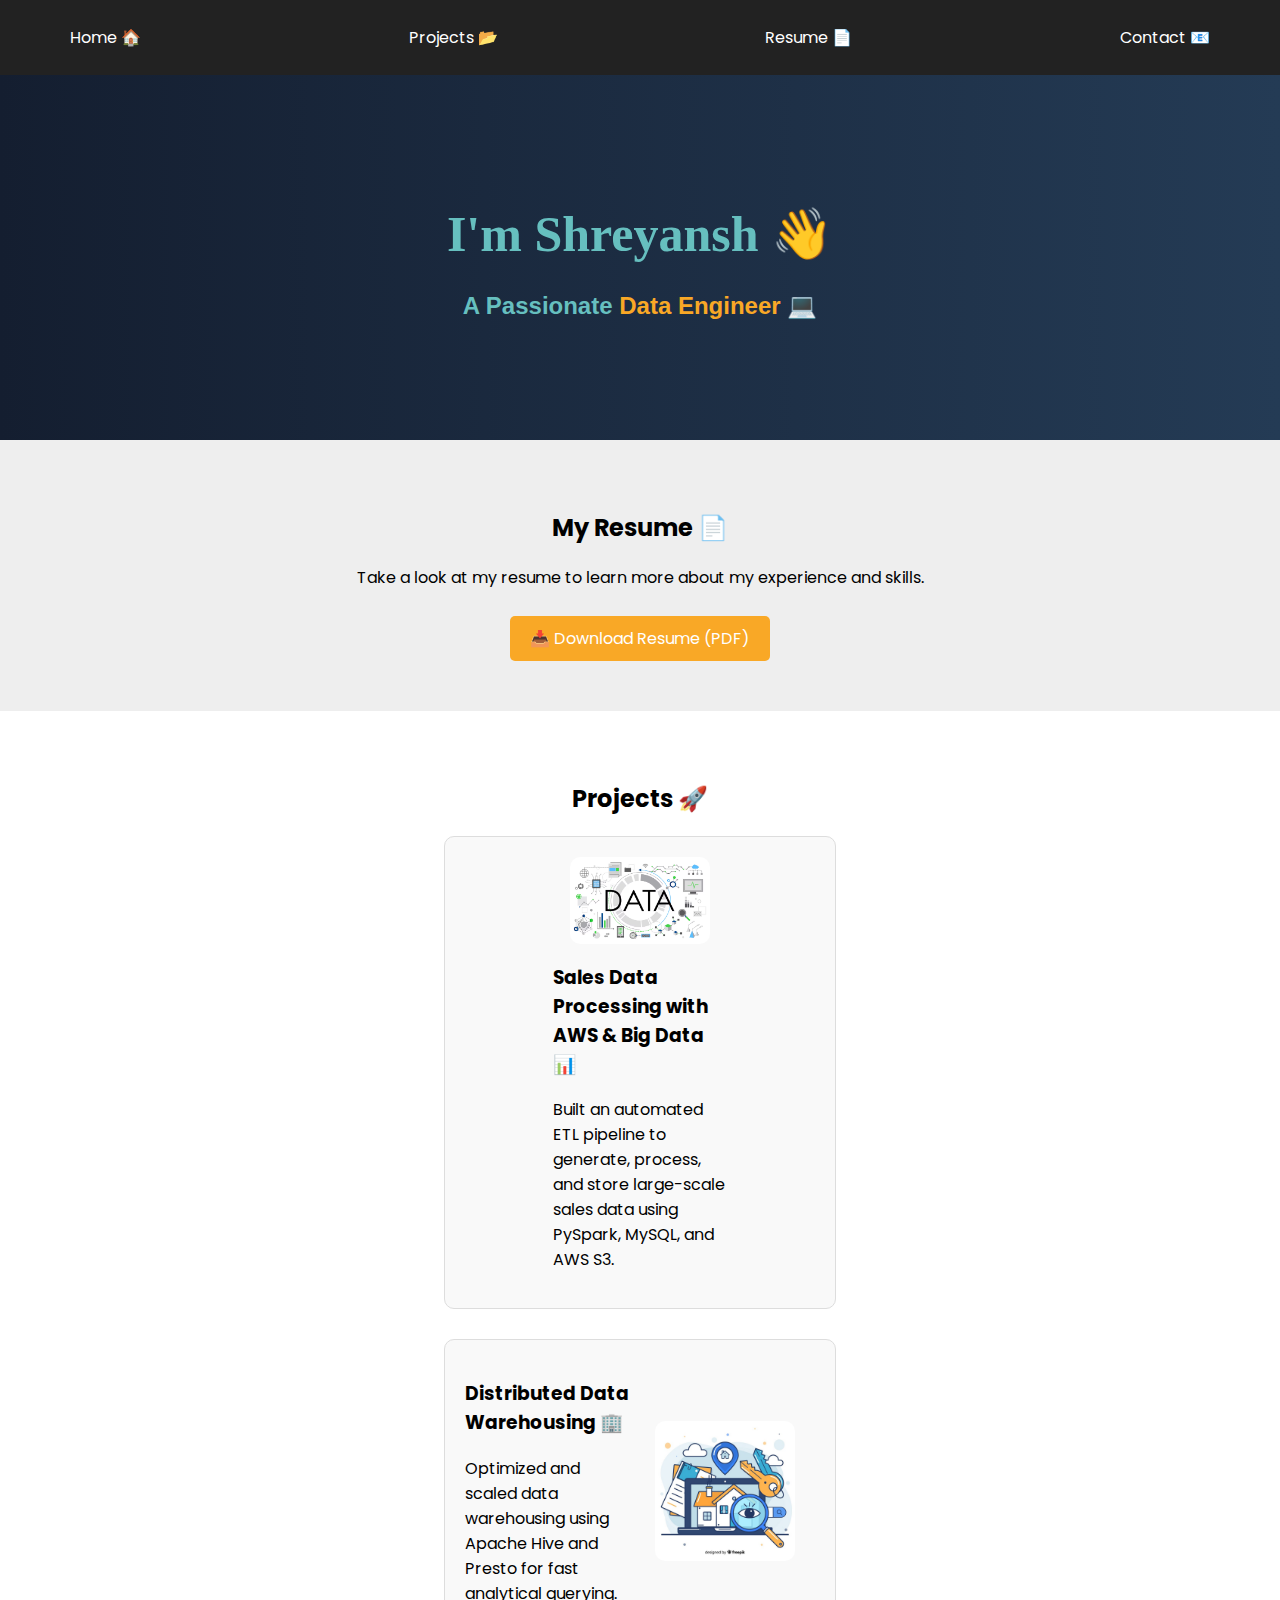
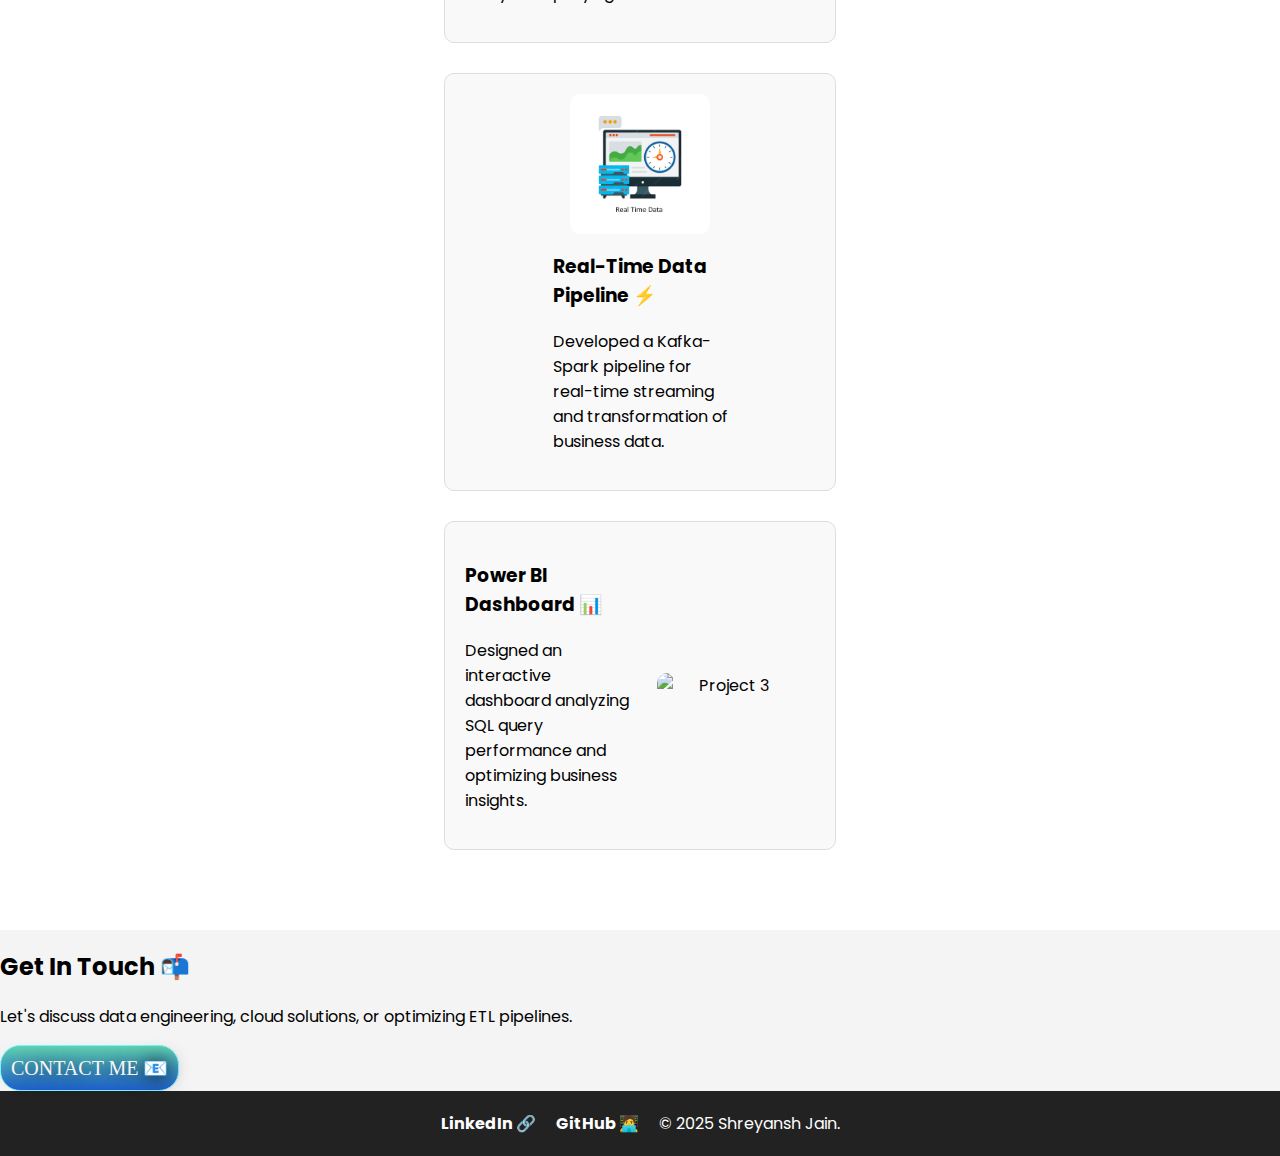
==== index.html @ 5452f089 "index.html" ====
<!DOCTYPE html> 
<html lang="en">
<head>
  <meta charset="utf-8">
  <meta name="viewport" content="width=device-width, initial-scale=1.0">
  <title>Shreyansh Jain - Data Engineer 💻</title>
  <link rel="stylesheet" href="css/styles.css">
  <link rel="shortcut icon" href="favicon.ico">
  <link href="https://fonts.googleapis.com/css2?family=Poppins:wght@300;400;600&display=swap" rel="stylesheet">
  <script src="https://cdn.jsdelivr.net/npm/bootstrap@5.2.0/dist/js/bootstrap.bundle.min.js" crossorigin="anonymous"></script>
  <script src="https://kit.fontawesome.com/a076d05399.js" crossorigin="anonymous"></script>
  
  <style>
    body {
      font-family: 'Poppins', sans-serif;
      margin: 0;
      padding: 0;
      background-color: #f4f4f4;
    }
    .navbar {
      display: flex;
      justify-content: space-between;
      align-items: center;
      background: #222;
      padding: 15px 50px;
    }
    .navbar a {
      color: white;
      text-decoration: none;
      padding: 10px 20px;
      transition: 0.3s;
    }
    .navbar a:hover {
      background: #f9a826;
      border-radius: 5px;
    }
    .top-container {
      text-align: center;
      padding: 100px 20px;
      background: linear-gradient(to right, #141E30, #243B55);
      color: white;
    }
    .top-container h1 {
      font-size: 50px;
    }
    .top-container span {
      color: #f9a826;
    }
    .projects {
      padding: 50px 20px;
      text-align: center;
      background: #fff;
    }
    .project-item {
      display: flex;
      align-items: center;
      justify-content: center;
      border: 1px solid #ddd;
      border-radius: 10px;
      padding: 20px;
      background: #f9f9f9;
      margin-bottom: 30px;
      transition: transform 0.3s ease;
    }
    .project-item:nth-child(odd) {
      flex-direction: row-reverse;
    }
    .project-item img {
      width: 40%;
      height: auto;
      max-height: 250px;
      object-fit: cover;
      border-radius: 10px;
      margin: 0 20px;
    }
    .project-text {
      width: 50%;
      text-align: left;
    }
    .resume {
      text-align: center;
      padding: 50px 20px;
      background: #eee;
    }
    .resume-btn {
      display: inline-block;
      background: #f9a826;
      padding: 10px 20px;
      text-decoration: none;
      color: white;
      border-radius: 5px;
      margin-top: 10px;
    }
    .bottom-container {
      display: flex;
      justify-content: center;
      gap: 20px;
      background: #222;
      padding: 20px;
    }
    .bottom-container p {
      color: white;
      margin: 0;
    }
    .footer-link {
      color: white;
      text-decoration: none;
      font-weight: bold;
    }
    .footer-link:hover {
      text-decoration: underline;
    }
  </style>
</head>
<body>
  <nav class="navbar">
    <a href="#">Home 🏠</a>
    <a href="#projects">Projects 📂</a>
    <a href="#resume">Resume 📄</a>
    <a href="#contact">Contact 📧</a>
  </nav>

  <div class="top-container">
    <h1>I'm Shreyansh 👋</h1>
    <h2>A Passionate <span>Data Engineer 💻</span></h2>
  </div>

  <div class="resume" id="resume">
    <h2>My Resume 📄</h2>
    <p>Take a look at my resume to learn more about my experience and skills.</p>
    <a class="resume-btn" href="https://docs.google.com/document/d/1v-caCUMIjmgwXliEFqCO50V0Ok31Y98P-x-uUjuw9bM/export?format=pdf" target="_blank">
      📥 Download Resume (PDF)
    </a>
  </div>

  <div id="projects" class="projects">
    <h2>Projects 🚀</h2>
    <div class="project-item">
      <img src="images/project1.png" alt="Project 1">
      <div class="project-text">
        <h3>Sales Data Processing with AWS & Big Data 📊</h3>
        <p>Built an automated ETL pipeline to generate, process, and store large-scale sales data using PySpark, MySQL, and AWS S3.</p>
      </div>
    </div>
    <div class="project-item">
      <img src="images/project4.png" alt="Project 4">
      <div class="project-text">
        <h3>Distributed Data Warehousing 🏢</h3>
        <p>Optimized and scaled data warehousing using Apache Hive and Presto for fast analytical querying.</p>
      </div>
    </div>
    <div class="project-item">
      <img src="images/project2.png" alt="Project 2">
      <div class="project-text">
        <h3>Real-Time Data Pipeline ⚡</h3>
        <p>Developed a Kafka-Spark pipeline for real-time streaming and transformation of business data.</p>
      </div>
    </div>
    <div class="project-item">
      <img src="images/project3.png" alt="Project 3">
      <div class="project-text">
        <h3>Power BI Dashboard 📊</h3>
        <p>Designed an interactive dashboard analyzing SQL query performance and optimizing business insights.</p>
      </div>
    </div>
  </div>

  <div id="contact" class="contact-me">
    <h2>Get In Touch 📬</h2>
    <p>Let's discuss data engineering, cloud solutions, or optimizing ETL pipelines.</p>
    <a class="contact_me" href="mailto:Shreyanshjain955@gmail.com">CONTACT ME 📧</a>
  </div>

  <div class="bottom-container">
    <a class="footer-link" href="https://linkedin.com/in/shreyansh">LinkedIn 🔗</a>
    <a class="footer-link" href="https://github.com/shreyansh">GitHub 🧑‍💻</a>
    <p>© 2025 Shreyansh Jain.</p>
  </div>
</body>
</html>
---- css/styles.css ----
<style>
  body {
    margin: 0;
    text-align: center;
    font-family: 'Merriweather', serif;
    background-color: #f4f4f4;
  }

  .navbar {
    background-color: #F0E68C;
    display: flex;
    justify-content: space-between;
    align-items: center;
    padding: 15px 50px;
  }

  .navbar a {
    color: white;
    text-decoration: none;
    padding: 10px 20px;
    transition: 0.3s;
  }

  .navbar a:hover {
    background: #f9a826;
    border-radius: 5px;
  }

  .top-container {
    text-align: center;
    padding: 100px 20px;
    background: linear-gradient(to right, #141E30, #243B55);
    color: white;
  }

  .top-container h1 {
    font-family: 'Sacramento', cursive;
    font-size: 5.625rem; /* em= 90 px/16px */
    color: #66BFBF;
    line-height: 1;
  }

  .top-container h2 {
    font-family: 'Montserrat', sans-serif;
    color: #66BFBF;
  }

  .projects {
    padding: 50px 20px;
    text-align: center;
    background: #fff;
  }

  .project-item {
    display: flex;
    flex-direction: column;
    align-items: center;
    border: 1px solid #ddd;
    border-radius: 10px;
    padding: 20px;
    background: #f9f9f9;
    margin-bottom: 30px;
    transition: transform 0.3s ease;
    max-width: 350px; /* Set a max-width for each project item */
    margin-left: auto;
    margin-right: auto;
  }

  .project-item:hover {
    transform: scale(1.05);
  }

  .project-item img {
    width: 100%;
    height: auto;
    object-fit: contain; /* Ensures the entire image is shown without stretching */
    border-radius: 10px;
    margin-bottom: 20px;
  }

  .resume {
    text-align: center;
    padding: 50px 20px;
    background: #eee;
  }

  .resume-btn {
    display: inline-block;
    background: #f9a826;
    padding: 10px 20px;
    text-decoration: none;
    color: white;
    border-radius: 5px;
    margin-top: 10px;
  }

  .contact_me {
    background: #61D4B3;
    background-image: linear-gradient(to bottom, #61D4B3, #1E62D0);
    border-radius: 20px;
    font-family: Open Sans;
    color: #fbf4f9;
    font-size: 20px;
    font-weight: 100;
    padding: 10px;
    text-shadow: 1px 1px 20px #000000;
    border: solid #81F5FF 1px;
    text-decoration: none;
    display: inline-block;
    cursor: pointer;
    text-align: center;
  }

  .contact_me:hover {
    border: solid #337FED 1px;
    background: #EB1AE8;
    background-image: linear-gradient(to bottom, #EB1AE8, #3D94F6);
    border-radius: 20px;
    text-decoration: none;
  }

  .skill-row {
    margin: 80px auto 50px auto;
    text-align: left;
  }

  .chess-img {
    width: 20%;
    float: right;
    margin-left: 10%;
  }

  .skill-img {
    width: 25%;
    float: left;
    line-height: 2;
    margin-right: 10%;
  }

  hr {
    border-bottom: none;
    border-top-style: dotted;
    border-color: grey;
    border-width: 5px;
    width: 4%;
    margin-top: 5%;
    margin-bottom: 5%;
  }

  .ph {
    width: 40%;
    margin: 40px auto 50px;
  }

  .programmer {
    font-weight: normal;
  }

  .skills {
    padding: 3%;
  }

  .top-cont {
    background-color: #f0e3ff;
    position: relative;
    padding-top: 100px;
  }

  .middle-container {
    padding: 7%;
  }

  .intro {
    width: 50%;
    margin: auto;
  }

  .bottom-container {
    background-color: #66bfbf;
    padding: 50px 0 20px;
  }

  .cloud-top {
    position: absolute;
    right: 200px;
    top: 50px;
  }

  .cloud-bottom {
    position: absolute;
    left: 250px;
    bottom: 340px;
  }

  .spanid {
    text-decoration: underline;
  }

  .cpy-right {
    color: #EAF6F6;
  }
</style>
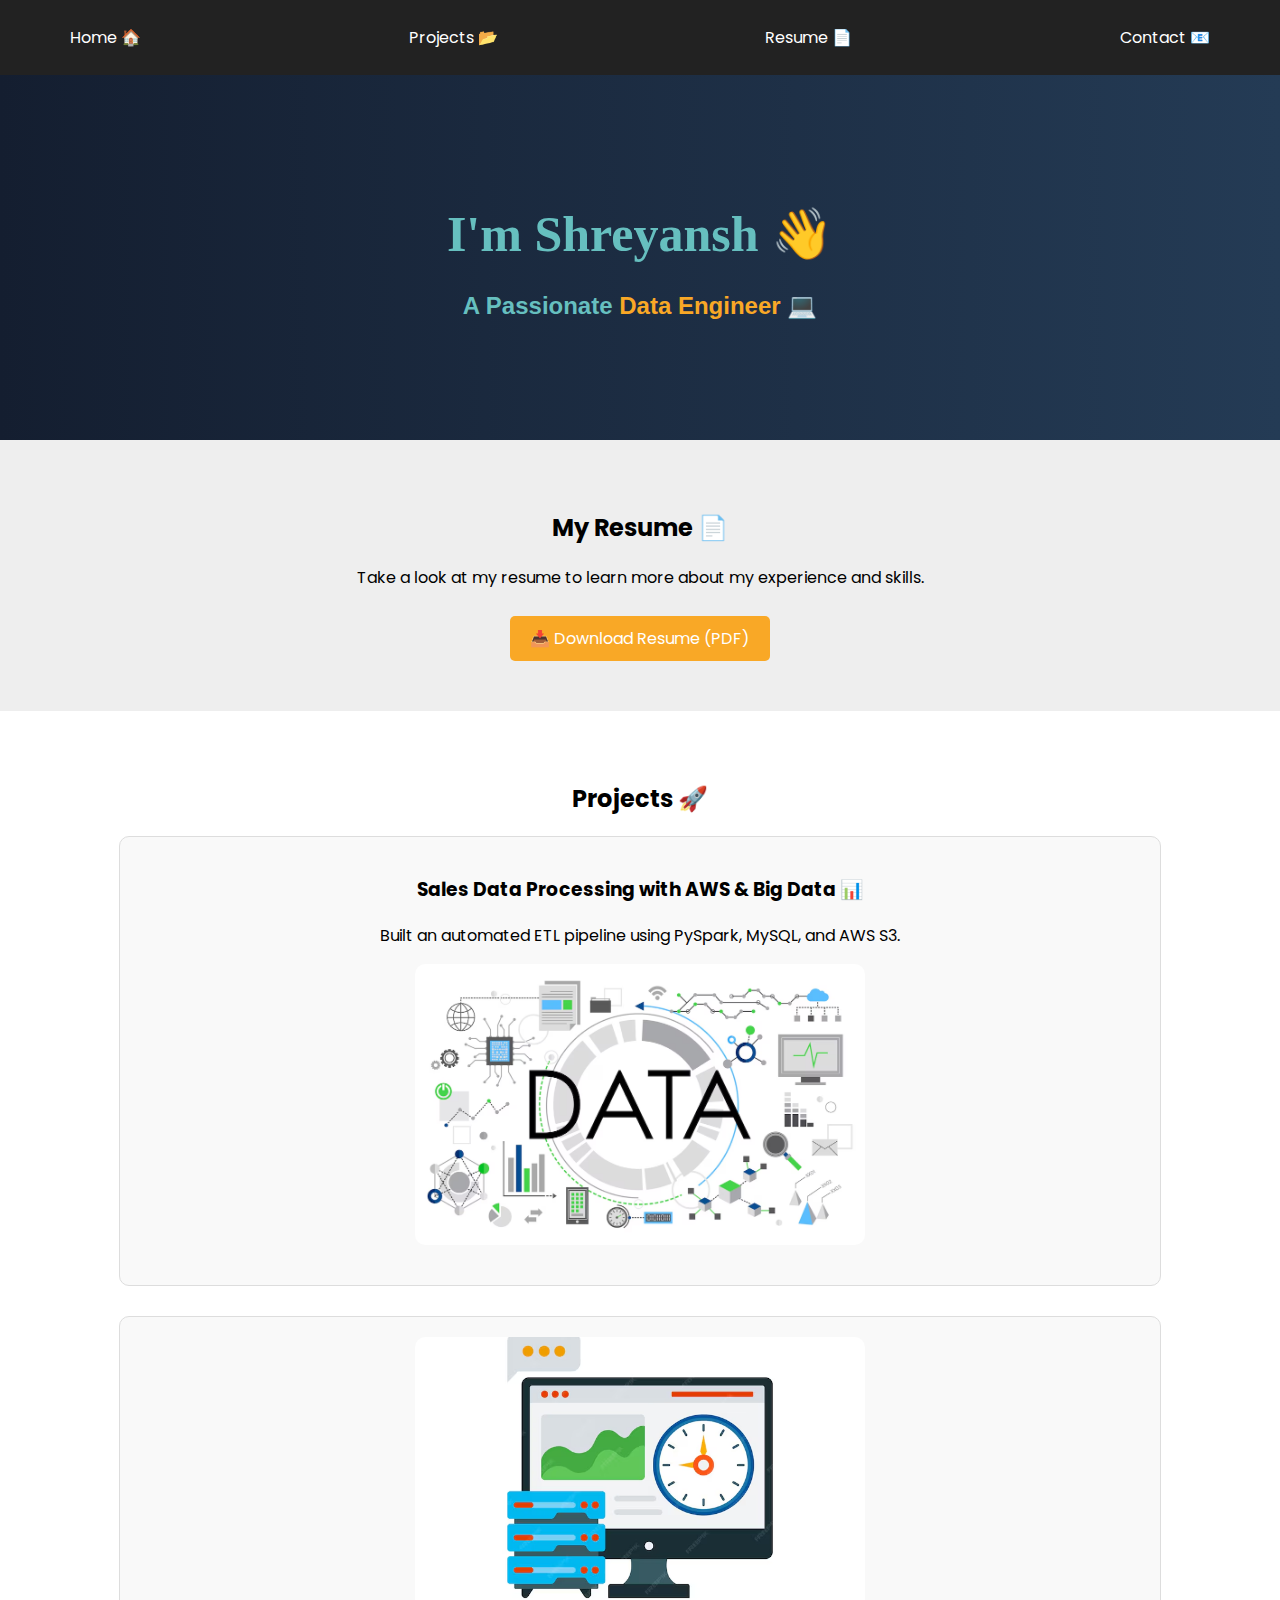
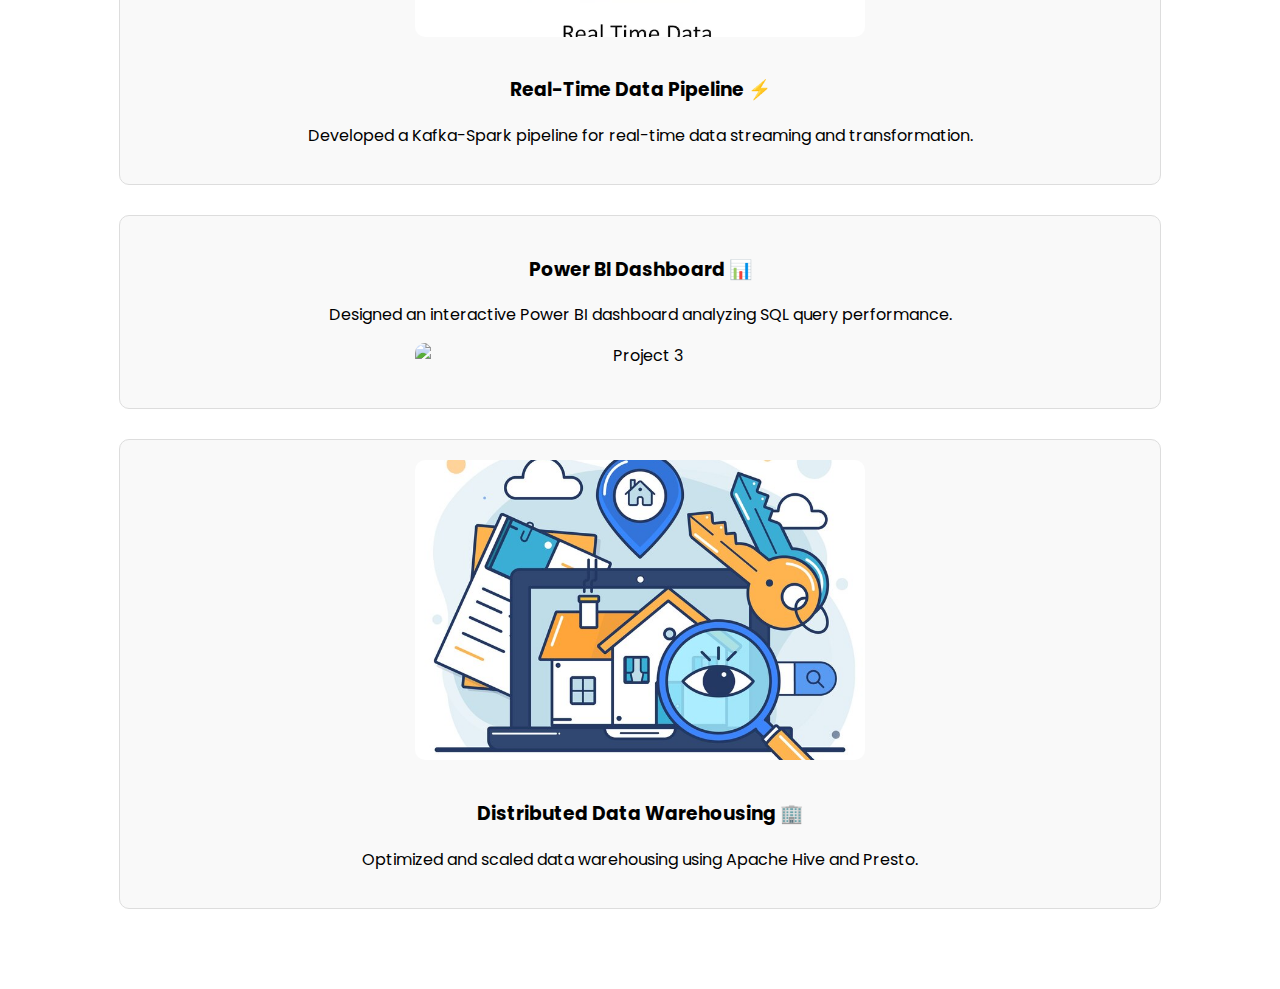
==== commit 6b8d6c62: "index.html" ====
--- a/index.html
+++ b/index.html
@@ -54,28 +54,29 @@
     .project-item {
       display: flex;
       align-items: center;
-      justify-content: center;
+      justify-content: space-between;
       border: 1px solid #ddd;
       border-radius: 10px;
       padding: 20px;
       background: #f9f9f9;
       margin-bottom: 30px;
       transition: transform 0.3s ease;
+      max-width: 1000px;
+      margin-left: auto;
+      margin-right: auto;
     }
-    .project-item:nth-child(odd) {
-      flex-direction: row-reverse;
+    .project-item:hover {
+      transform: scale(1.05);
     }
     .project-item img {
-      width: 40%;
+      width: 45%;
       height: auto;
-      max-height: 250px;
+      max-height: 300px;
       object-fit: cover;
       border-radius: 10px;
-      margin: 0 20px;
     }
-    .project-text {
-      width: 50%;
-      text-align: left;
+    .project-item:nth-child(even) img {
+      order: 2;
     }
     .resume {
       text-align: center;
@@ -91,24 +92,50 @@
       border-radius: 5px;
       margin-top: 10px;
     }
+    .contact-me {
+      display: flex;
+      flex-direction: column;
+      align-items: center;
+      justify-content: center;
+      text-align: center;
+      padding: 50px 20px;
+      background: #fff;
+    }
+    .contact-me form {
+      background: #f9f9f9;
+      padding: 30px;
+      border-radius: 10px;
+      box-shadow: 0 0 10px rgba(0, 0, 0, 0.1);
+      width: 50%;
+      max-width: 500px;
+    }
+    .contact-me input, .contact-me textarea {
+      width: 100%;
+      padding: 10px;
+      margin: 10px 0;
+      border: 1px solid #ccc;
+      border-radius: 5px;
+    }
+    .contact-me button {
+      background: #f9a826;
+      color: white;
+      border: none;
+      padding: 10px 20px;
+      cursor: pointer;
+      border-radius: 5px;
+    }
     .bottom-container {
       display: flex;
       justify-content: center;
-      gap: 20px;
+      align-items: center;
+      padding: 20px;
       background: #222;
-      padding: 20px;
-    }
-    .bottom-container p {
       color: white;
-      margin: 0;
     }
     .footer-link {
       color: white;
       text-decoration: none;
-      font-weight: bold;
-    }
-    .footer-link:hover {
-      text-decoration: underline;
+      margin: 0 15px;
     }
   </style>
 </head>
@@ -128,53 +155,39 @@
   <div class="resume" id="resume">
     <h2>My Resume 📄</h2>
     <p>Take a look at my resume to learn more about my experience and skills.</p>
-    <a class="resume-btn" href="https://docs.google.com/document/d/1v-caCUMIjmgwXliEFqCO50V0Ok31Y98P-x-uUjuw9bM/export?format=pdf" target="_blank">
-      📥 Download Resume (PDF)
-    </a>
+    <a class="resume-btn" href="#">📥 Download Resume (PDF)</a>
   </div>
 
   <div id="projects" class="projects">
     <h2>Projects 🚀</h2>
     <div class="project-item">
       <img src="images/project1.png" alt="Project 1">
-      <div class="project-text">
+      <div>
         <h3>Sales Data Processing with AWS & Big Data 📊</h3>
-        <p>Built an automated ETL pipeline to generate, process, and store large-scale sales data using PySpark, MySQL, and AWS S3.</p>
+        <p>Built an automated ETL pipeline using PySpark, MySQL, and AWS S3.</p>
+      </div>
+    </div>
+    <div class="project-item">
+      <img src="images/project2.png" alt="Project 2">
+      <div>
+        <h3>Real-Time Data Pipeline ⚡</h3>
+        <p>Developed a Kafka-Spark pipeline for real-time data streaming and transformation.</p>
+      </div>
+    </div>
+    <div class="project-item">
+      <img src="images/project3.png" alt="Project 3">
+      <div>
+        <h3>Power BI Dashboard 📊</h3>
+        <p>Designed an interactive Power BI dashboard analyzing SQL query performance.</p>
       </div>
     </div>
     <div class="project-item">
       <img src="images/project4.png" alt="Project 4">
-      <div class="project-text">
+      <div>
         <h3>Distributed Data Warehousing 🏢</h3>
-        <p>Optimized and scaled data warehousing using Apache Hive and Presto for fast analytical querying.</p>
-      </div>
-    </div>
-    <div class="project-item">
-      <img src="images/project2.png" alt="Project 2">
-      <div class="project-text">
-        <h3>Real-Time Data Pipeline ⚡</h3>
-        <p>Developed a Kafka-Spark pipeline for real-time streaming and transformation of business data.</p>
-      </div>
-    </div>
-    <div class="project-item">
-      <img src="images/project3.png" alt="Project 3">
-      <div class="project-text">
-        <h3>Power BI Dashboard 📊</h3>
-        <p>Designed an interactive dashboard analyzing SQL query performance and optimizing business insights.</p>
+        <p>Optimized and scaled data warehousing using Apache Hive and Presto.</p>
       </div>
     </div>
   </div>
-
-  <div id="contact" class="contact-me">
-    <h2>Get In Touch 📬</h2>
-    <p>Let's discuss data engineering, cloud solutions, or optimizing ETL pipelines.</p>
-    <a class="contact_me" href="mailto:Shreyanshjain955@gmail.com">CONTACT ME 📧</a>
-  </div>
-
-  <div class="bottom-container">
-    <a class="footer-link" href="https://linkedin.com/in/shreyansh">LinkedIn 🔗</a>
-    <a class="footer-link" href="https://github.com/shreyansh">GitHub 🧑‍💻</a>
-    <p>© 2025 Shreyansh Jain.</p>
-  </div>
 </body>
 </html>
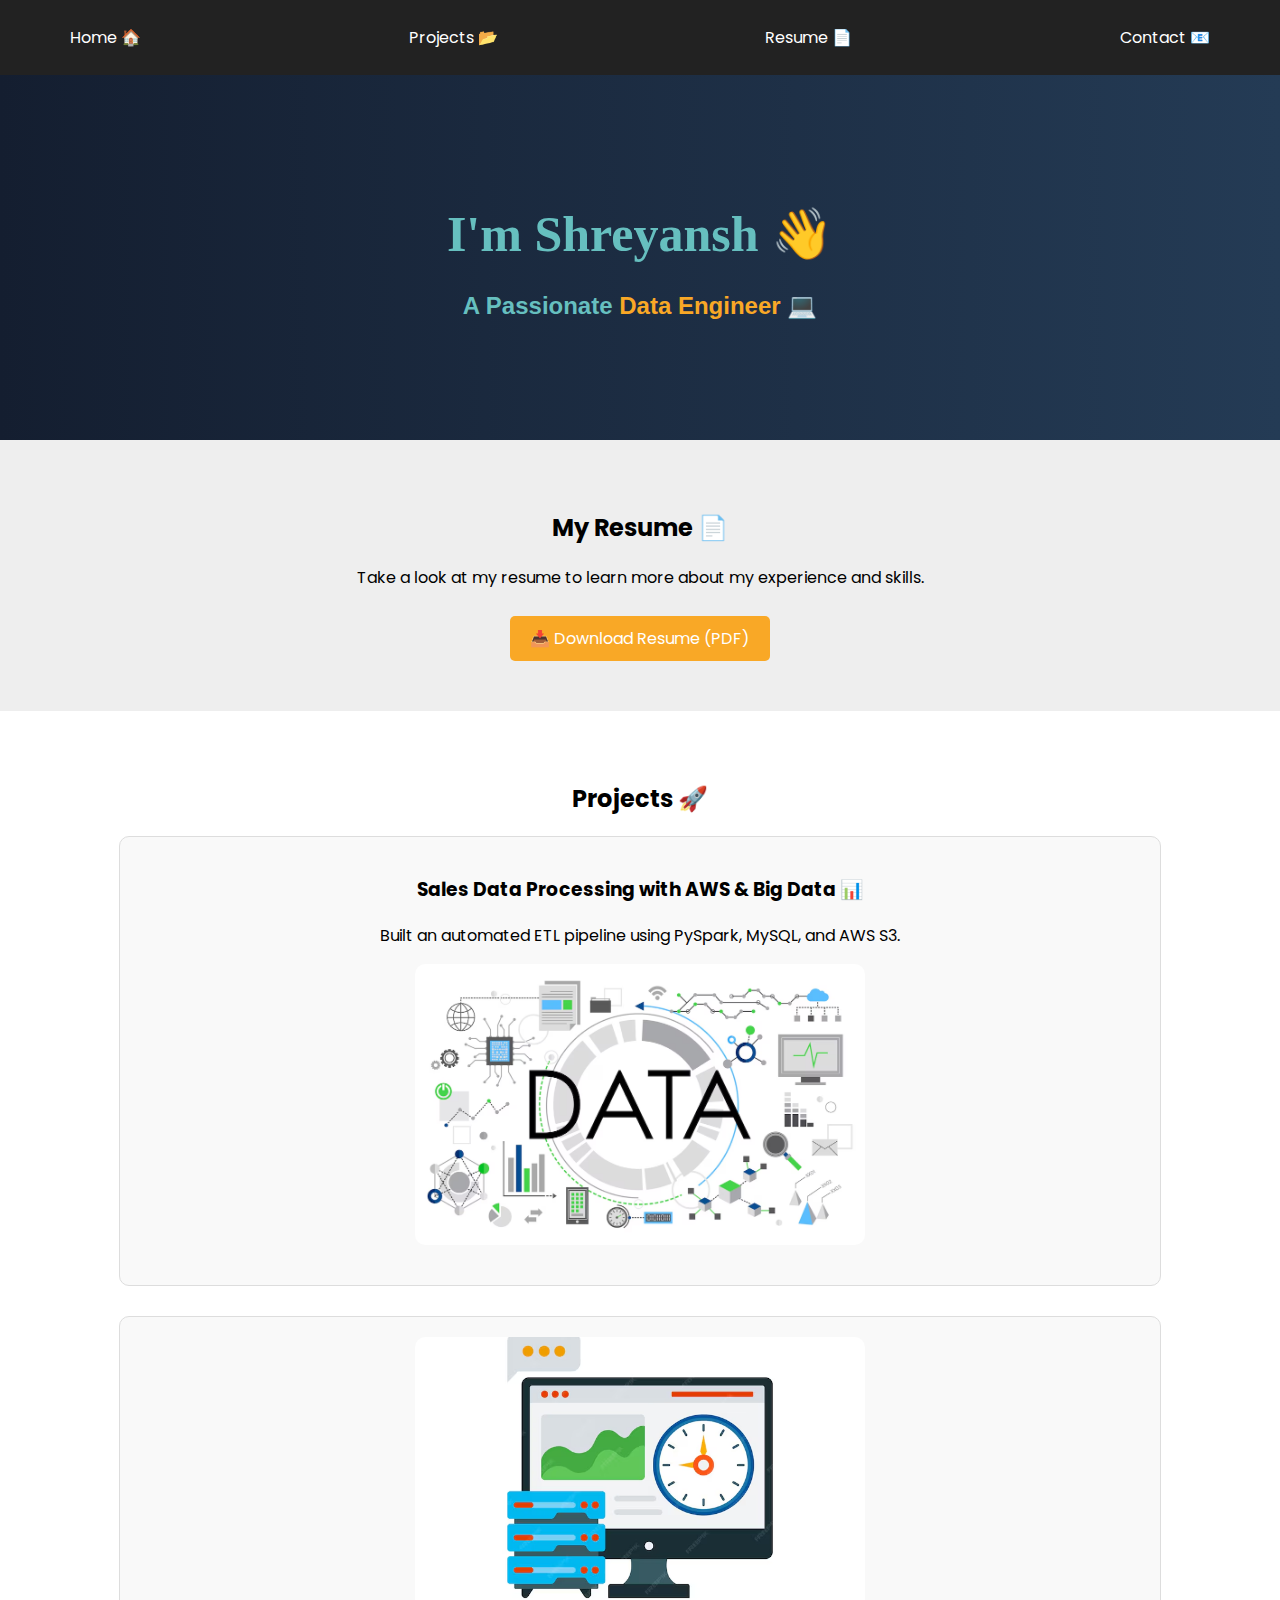
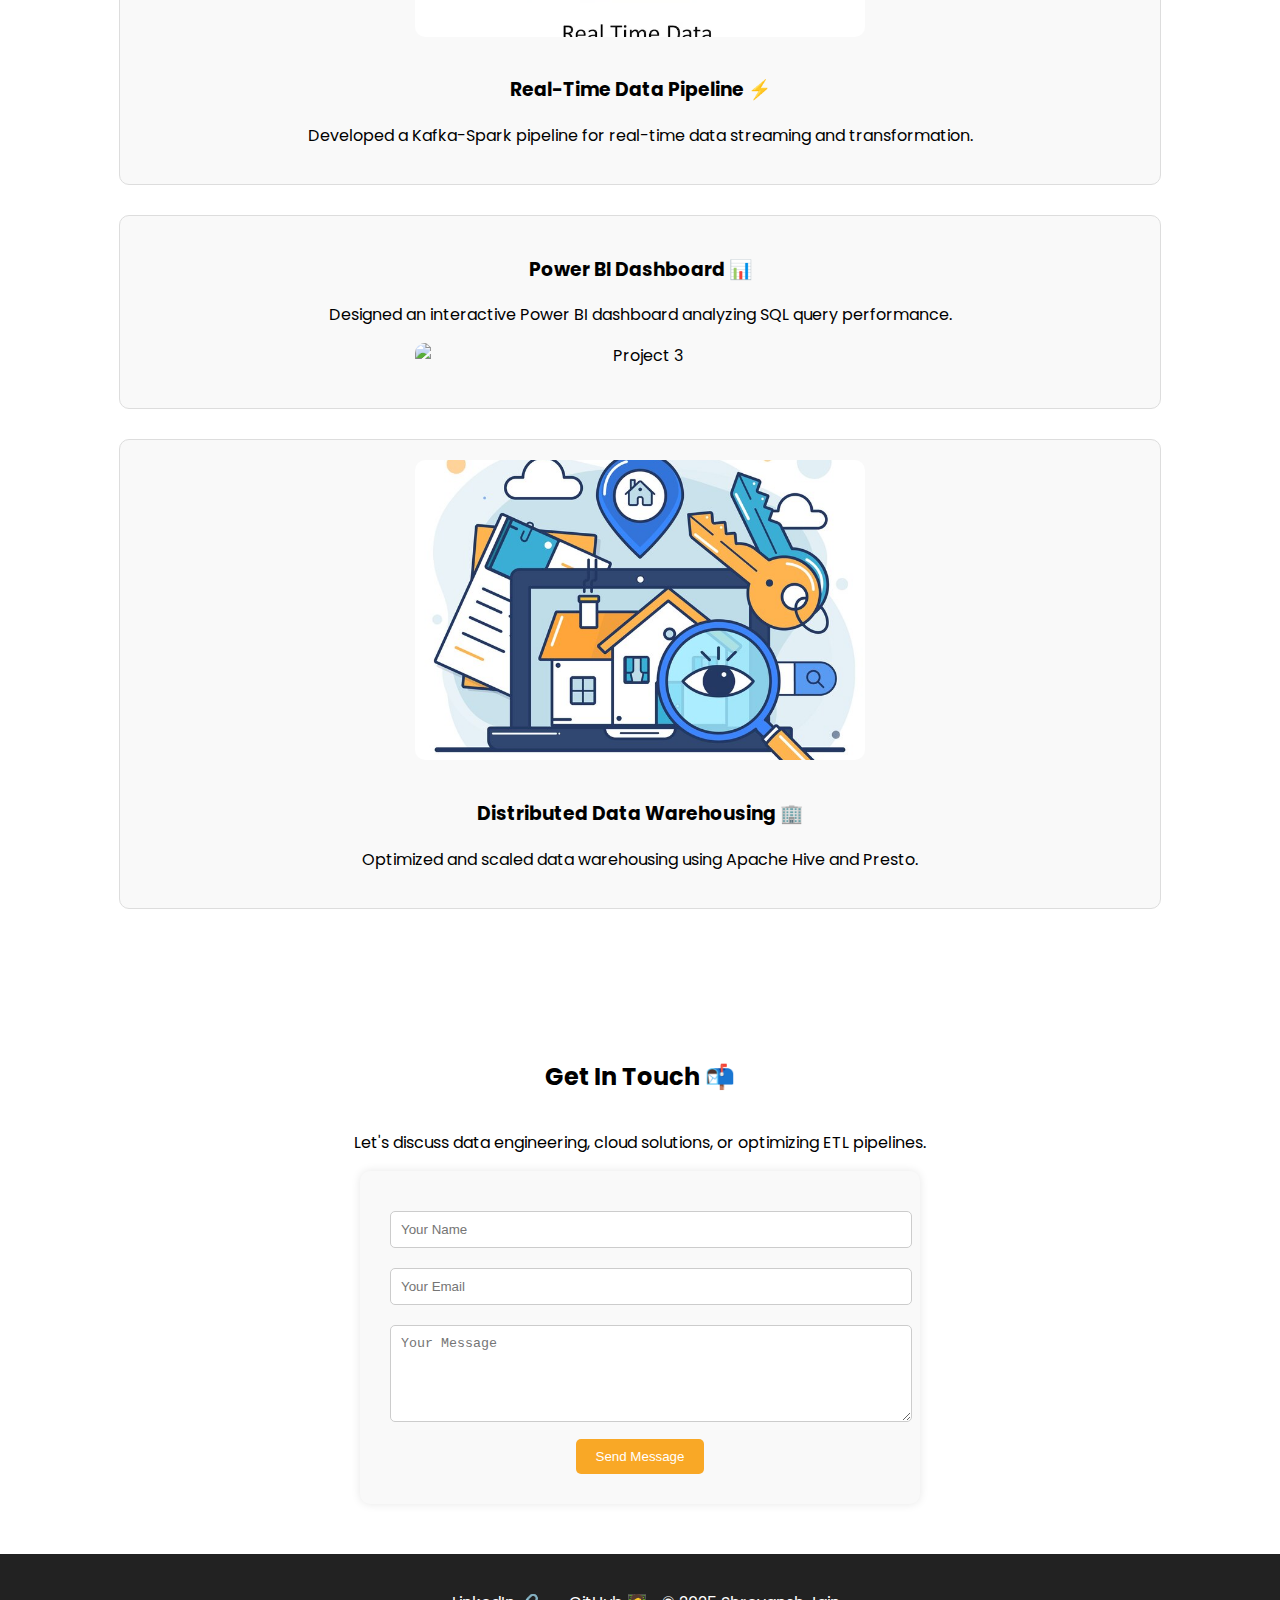
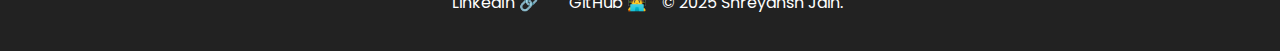
==== commit cfcf4535: "index.html" ====
--- a/index.html
+++ b/index.html
@@ -189,5 +189,23 @@
       </div>
     </div>
   </div>
+
+  <div id="contact" class="contact-me">
+    <h2>Get In Touch 📬</h2>
+    <p>Let's discuss data engineering, cloud solutions, or optimizing ETL pipelines.</p>
+    <form>
+      <input type="text" placeholder="Your Name" required>
+      <input type="email" placeholder="Your Email" required>
+      <textarea placeholder="Your Message" rows="5" required></textarea>
+      <button type="submit">Send Message</button>
+    </form>
+  </div>
+
+  <div class="bottom-container">
+    <a class="footer-link" href="https://linkedin.com/in/shreyansh">LinkedIn 🔗</a>
+    <a class="footer-link" href="https://github.com/shreyansh">GitHub 🧑‍💻</a>
+    <p>© 2025 Shreyansh Jain.</p>
+  </div>
+
 </body>
 </html>
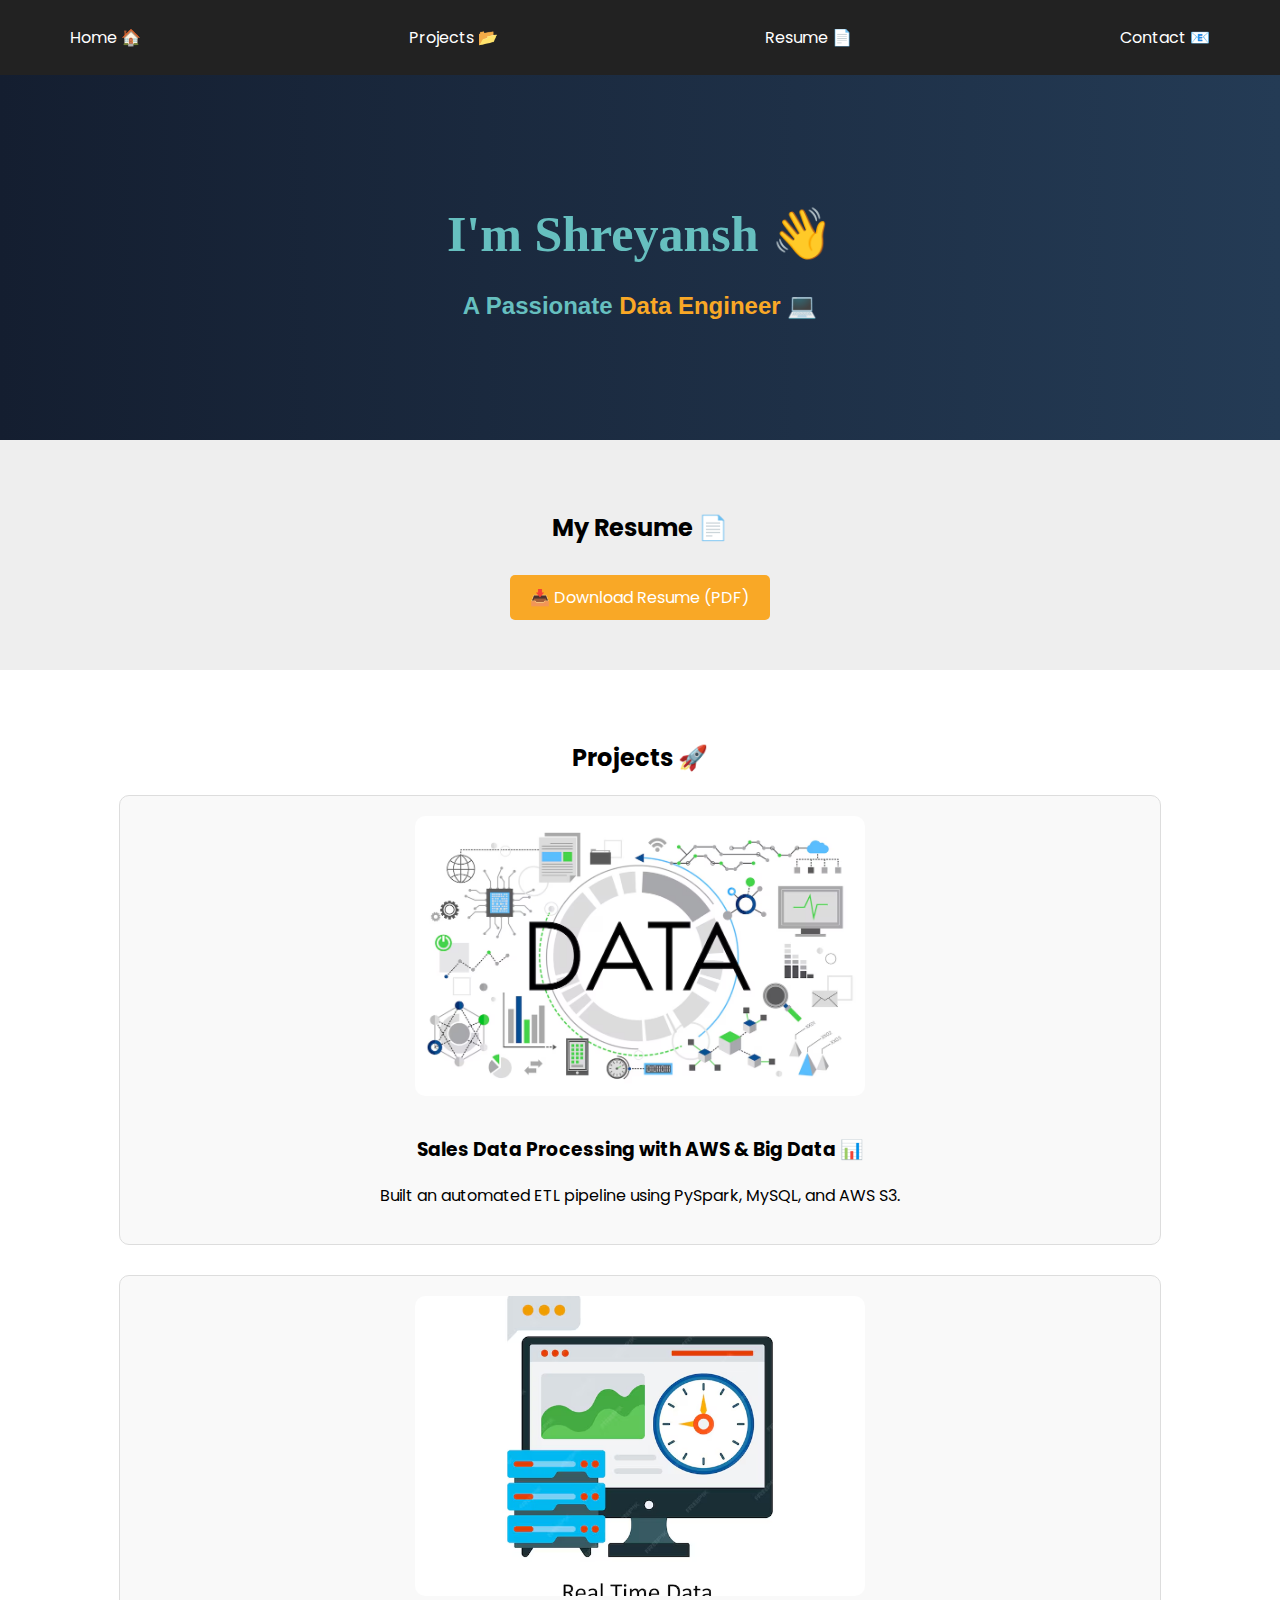
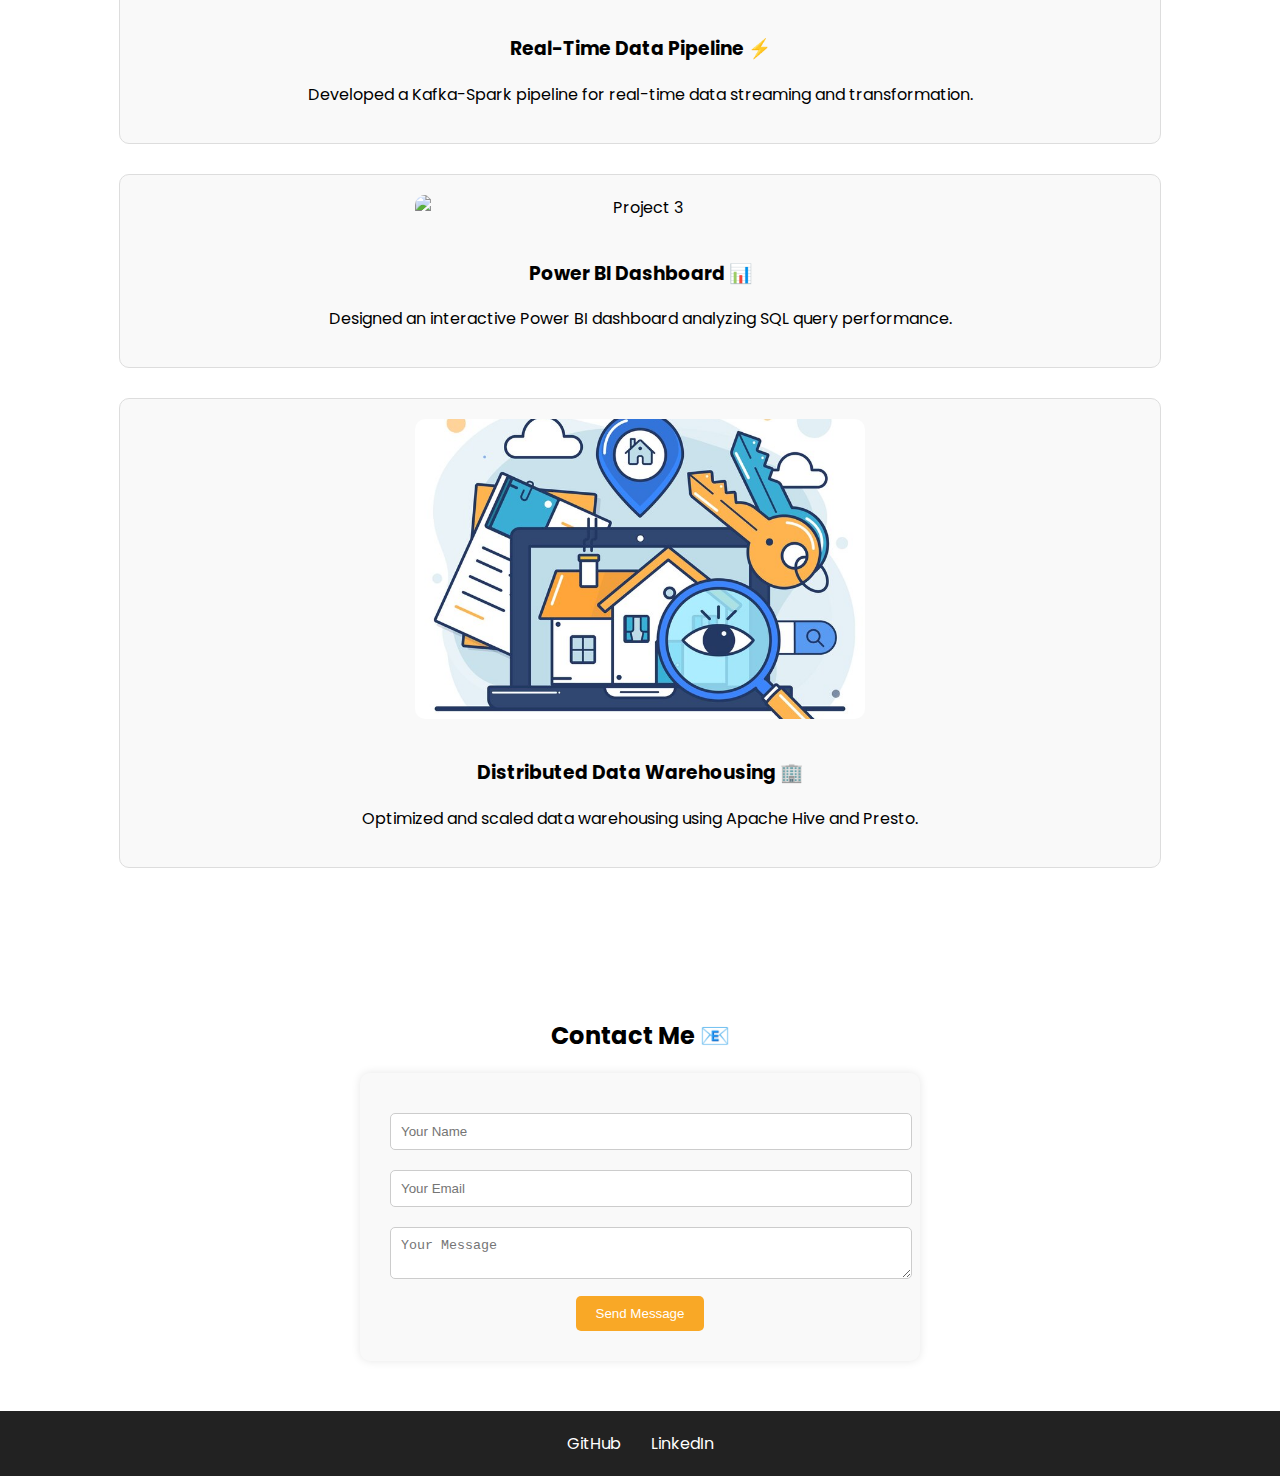
==== commit 204e8e77: "index.html" ====
--- a/index.html
+++ b/index.html
@@ -75,9 +75,6 @@
       object-fit: cover;
       border-radius: 10px;
     }
-    .project-item:nth-child(even) img {
-      order: 2;
-    }
     .resume {
       text-align: center;
       padding: 50px 20px;
@@ -154,11 +151,10 @@
 
   <div class="resume" id="resume">
     <h2>My Resume 📄</h2>
-    <p>Take a look at my resume to learn more about my experience and skills.</p>
-    <a class="resume-btn" href="#">📥 Download Resume (PDF)</a>
-  </div>
-
-  <div id="projects" class="projects">
+    <a class="resume-btn" href="https://docs.google.com/document/d/1v-caCUMIjmgwXliEFqCO50V0Ok31Y98P-x-uUjuw9bM/edit?usp=sharing" target="_blank">📥 Download Resume (PDF)</a>
+  </div>
+
+  <div class="projects" id="projects">
     <h2>Projects 🚀</h2>
     <div class="project-item">
       <img src="images/project1.png" alt="Project 1">
@@ -190,22 +186,19 @@
     </div>
   </div>
 
-  <div id="contact" class="contact-me">
-    <h2>Get In Touch 📬</h2>
-    <p>Let's discuss data engineering, cloud solutions, or optimizing ETL pipelines.</p>
-    <form>
-      <input type="text" placeholder="Your Name" required>
-      <input type="email" placeholder="Your Email" required>
-      <textarea placeholder="Your Message" rows="5" required></textarea>
+  <div class="contact-me" id="contact">
+    <h2>Contact Me 📧</h2>
+    <form action="https://formspree.io/f/shreyanshjain955@gmail.com" method="POST">
+      <input type="text" name="name" placeholder="Your Name" required>
+      <input type="email" name="email" placeholder="Your Email" required>
+      <textarea name="message" placeholder="Your Message" required></textarea>
       <button type="submit">Send Message</button>
     </form>
   </div>
 
   <div class="bottom-container">
-    <a class="footer-link" href="https://linkedin.com/in/shreyansh">LinkedIn 🔗</a>
-    <a class="footer-link" href="https://github.com/shreyansh">GitHub 🧑‍💻</a>
-    <p>© 2025 Shreyansh Jain.</p>
-  </div>
-
+    <a class="footer-link" href="https://github.com/shreyansh955jain" target="_blank">GitHub</a>
+    <a class="footer-link" href="https://www.linkedin.com/in/shreyansh-jain-0a279b1ab/" target="_blank">LinkedIn</a>
+  </div>
 </body>
 </html>
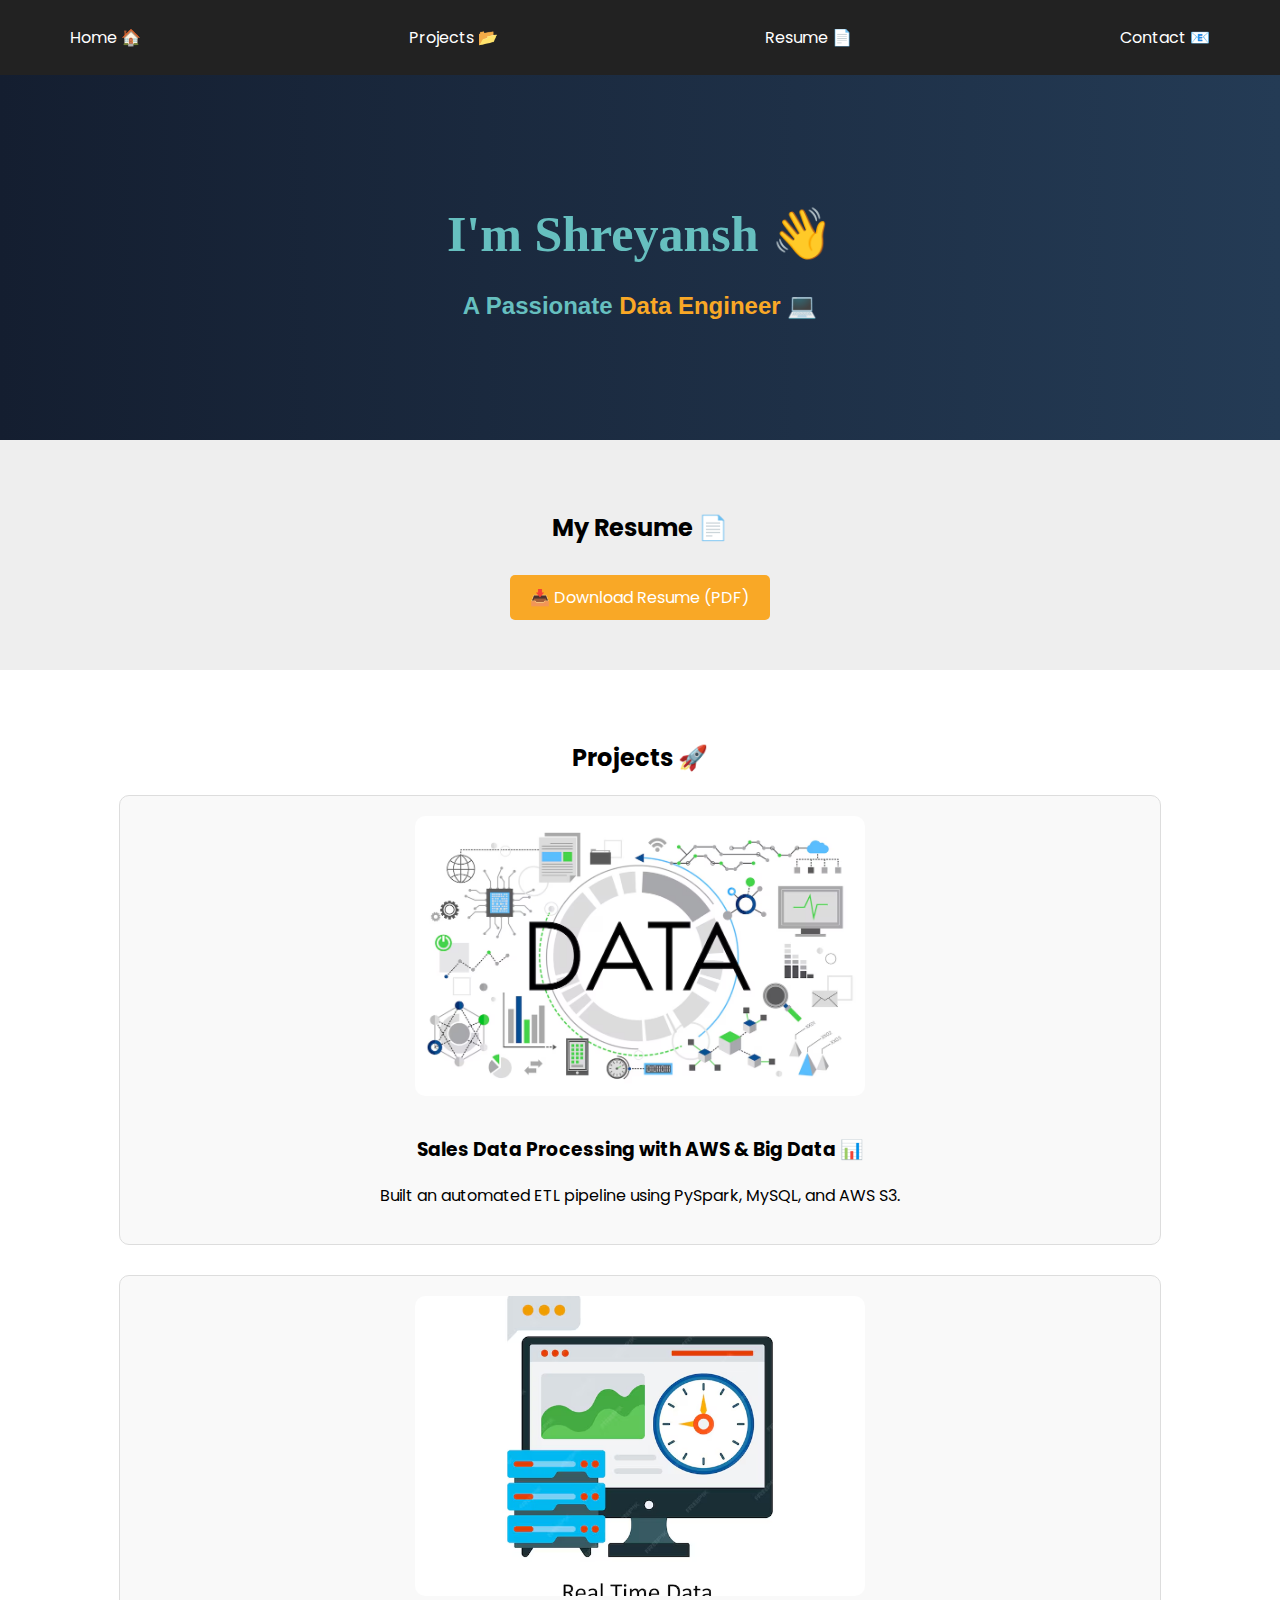
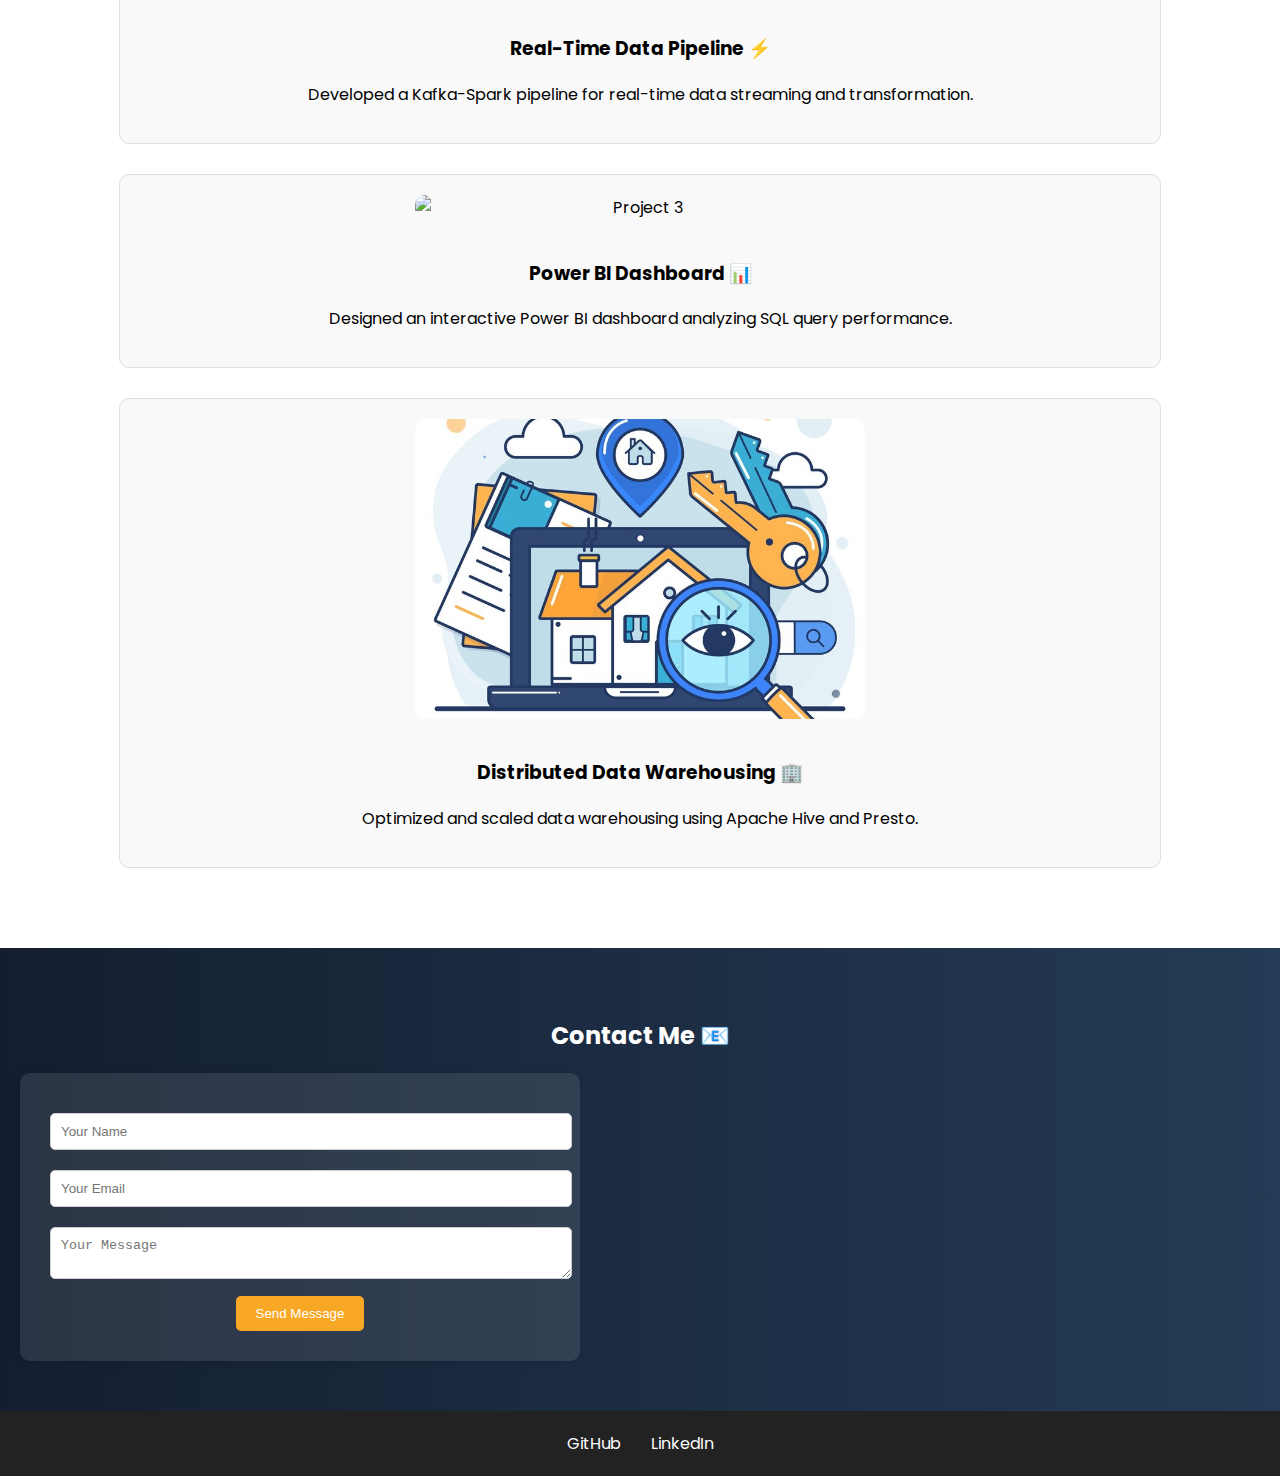
==== commit a0ab8175: "index.html" ====
--- a/index.html
+++ b/index.html
@@ -90,16 +90,13 @@
       margin-top: 10px;
     }
     .contact-me {
-      display: flex;
-      flex-direction: column;
-      align-items: center;
-      justify-content: center;
       text-align: center;
       padding: 50px 20px;
-      background: #fff;
+      background: linear-gradient(to right, #141E30, #243B55);
+      color: white;
     }
     .contact-me form {
-      background: #f9f9f9;
+      background: rgba(255, 255, 255, 0.1);
       padding: 30px;
       border-radius: 10px;
       box-shadow: 0 0 10px rgba(0, 0, 0, 0.1);
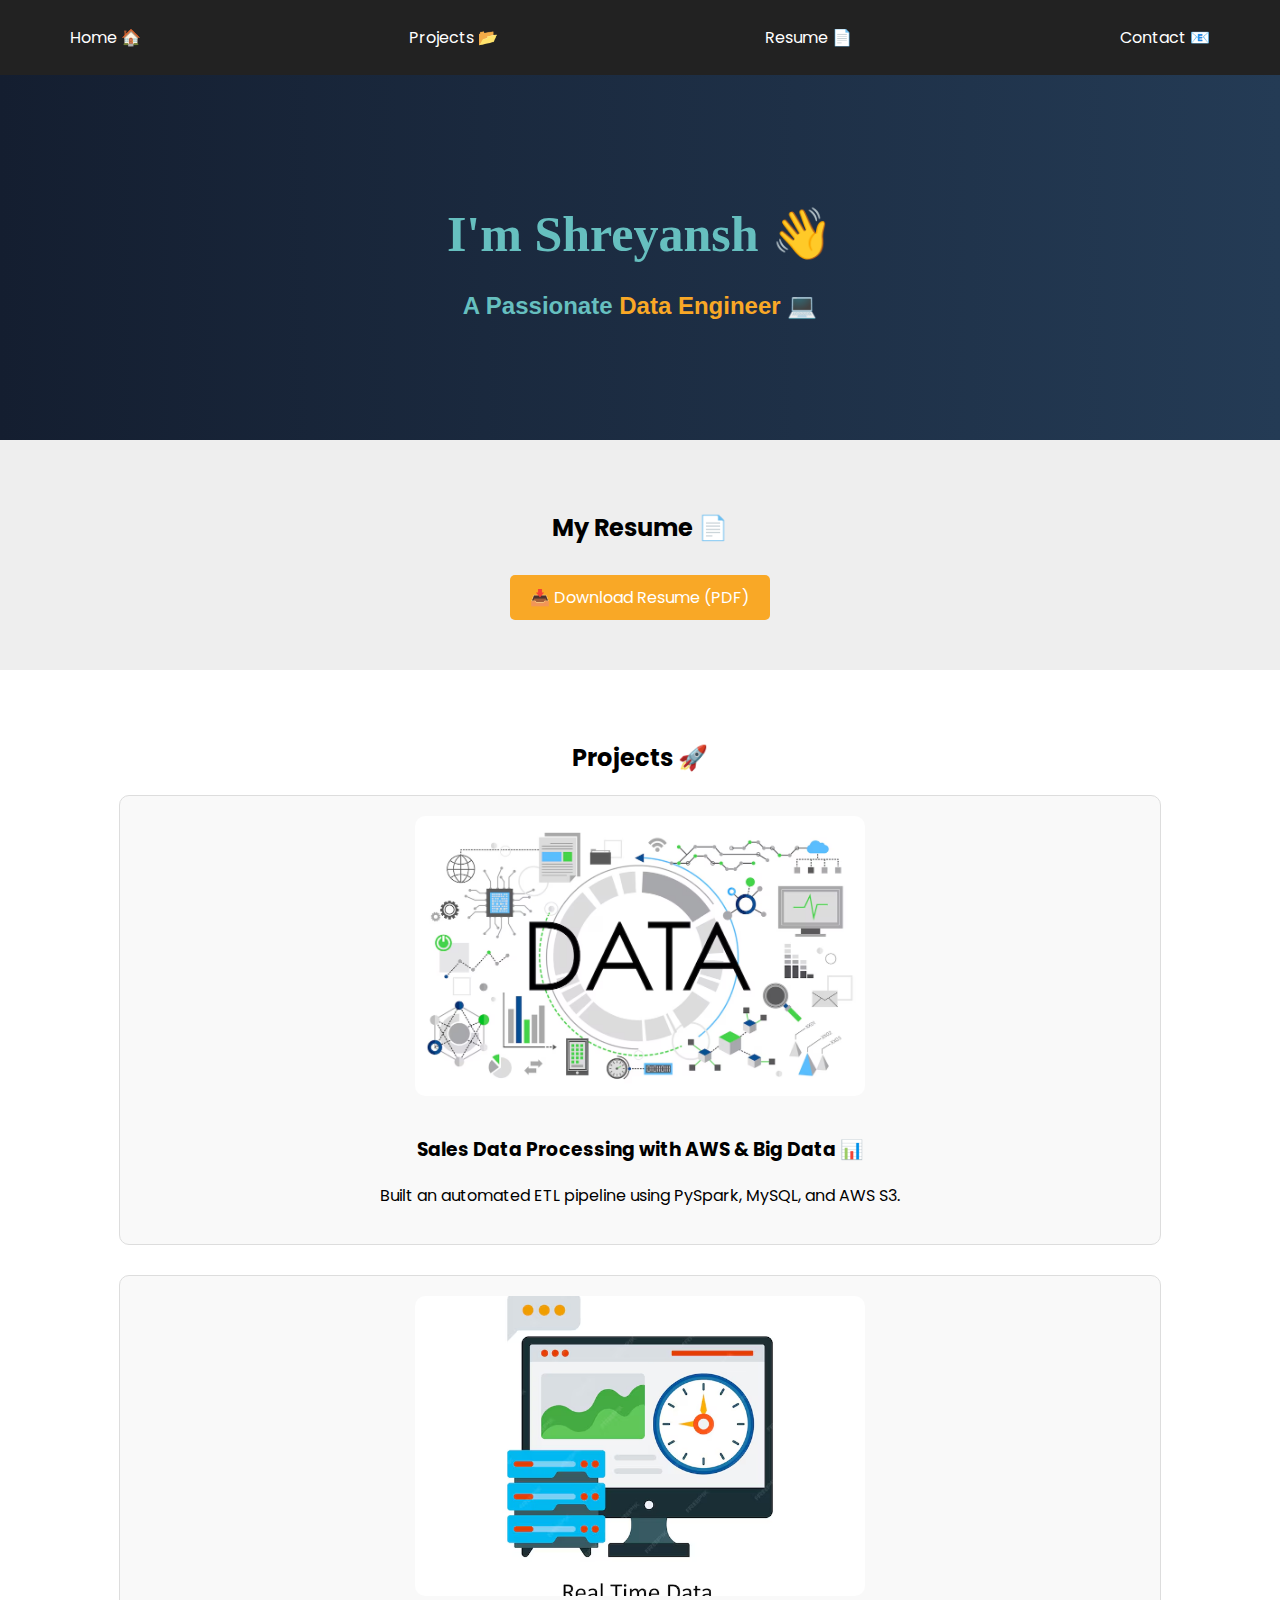
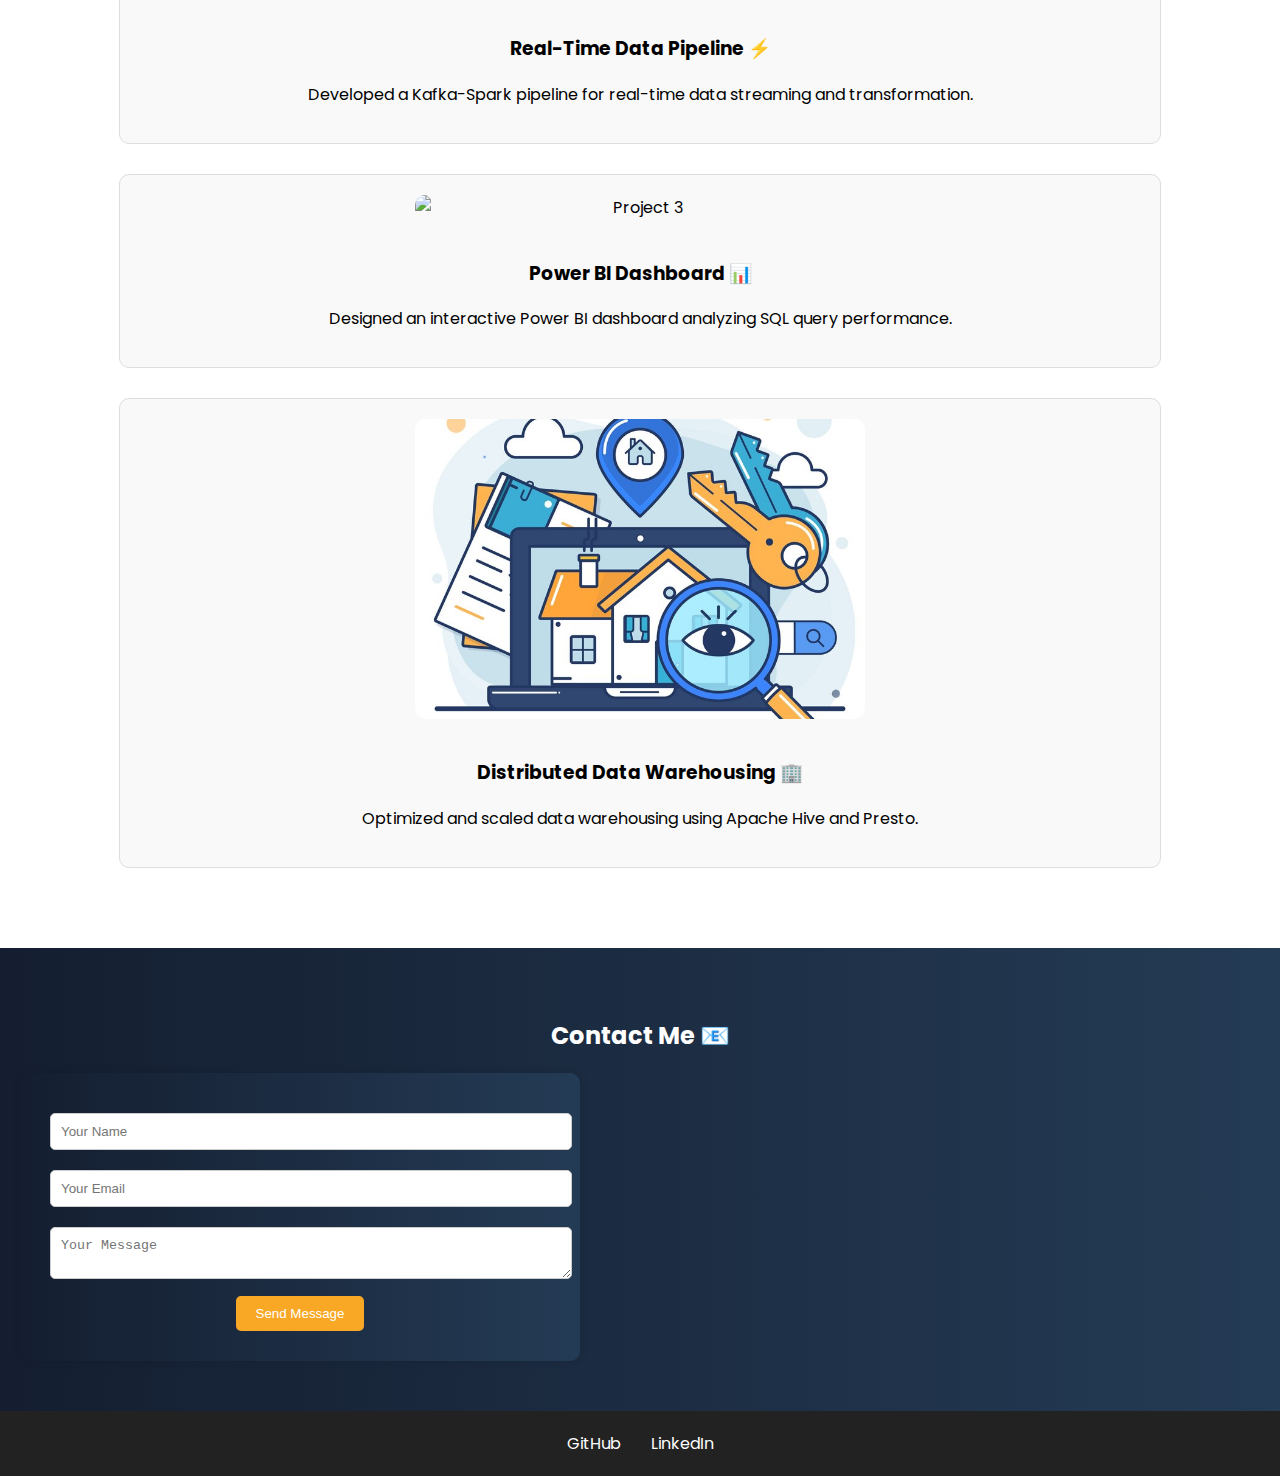
==== commit 4831df9b: "index.html" ====
--- a/index.html
+++ b/index.html
@@ -96,7 +96,7 @@
       color: white;
     }
     .contact-me form {
-      background: rgba(255, 255, 255, 0.1);
+      background: linear-gradient(to right, #141E30, #243B55);
       padding: 30px;
       border-radius: 10px;
       box-shadow: 0 0 10px rgba(0, 0, 0, 0.1);
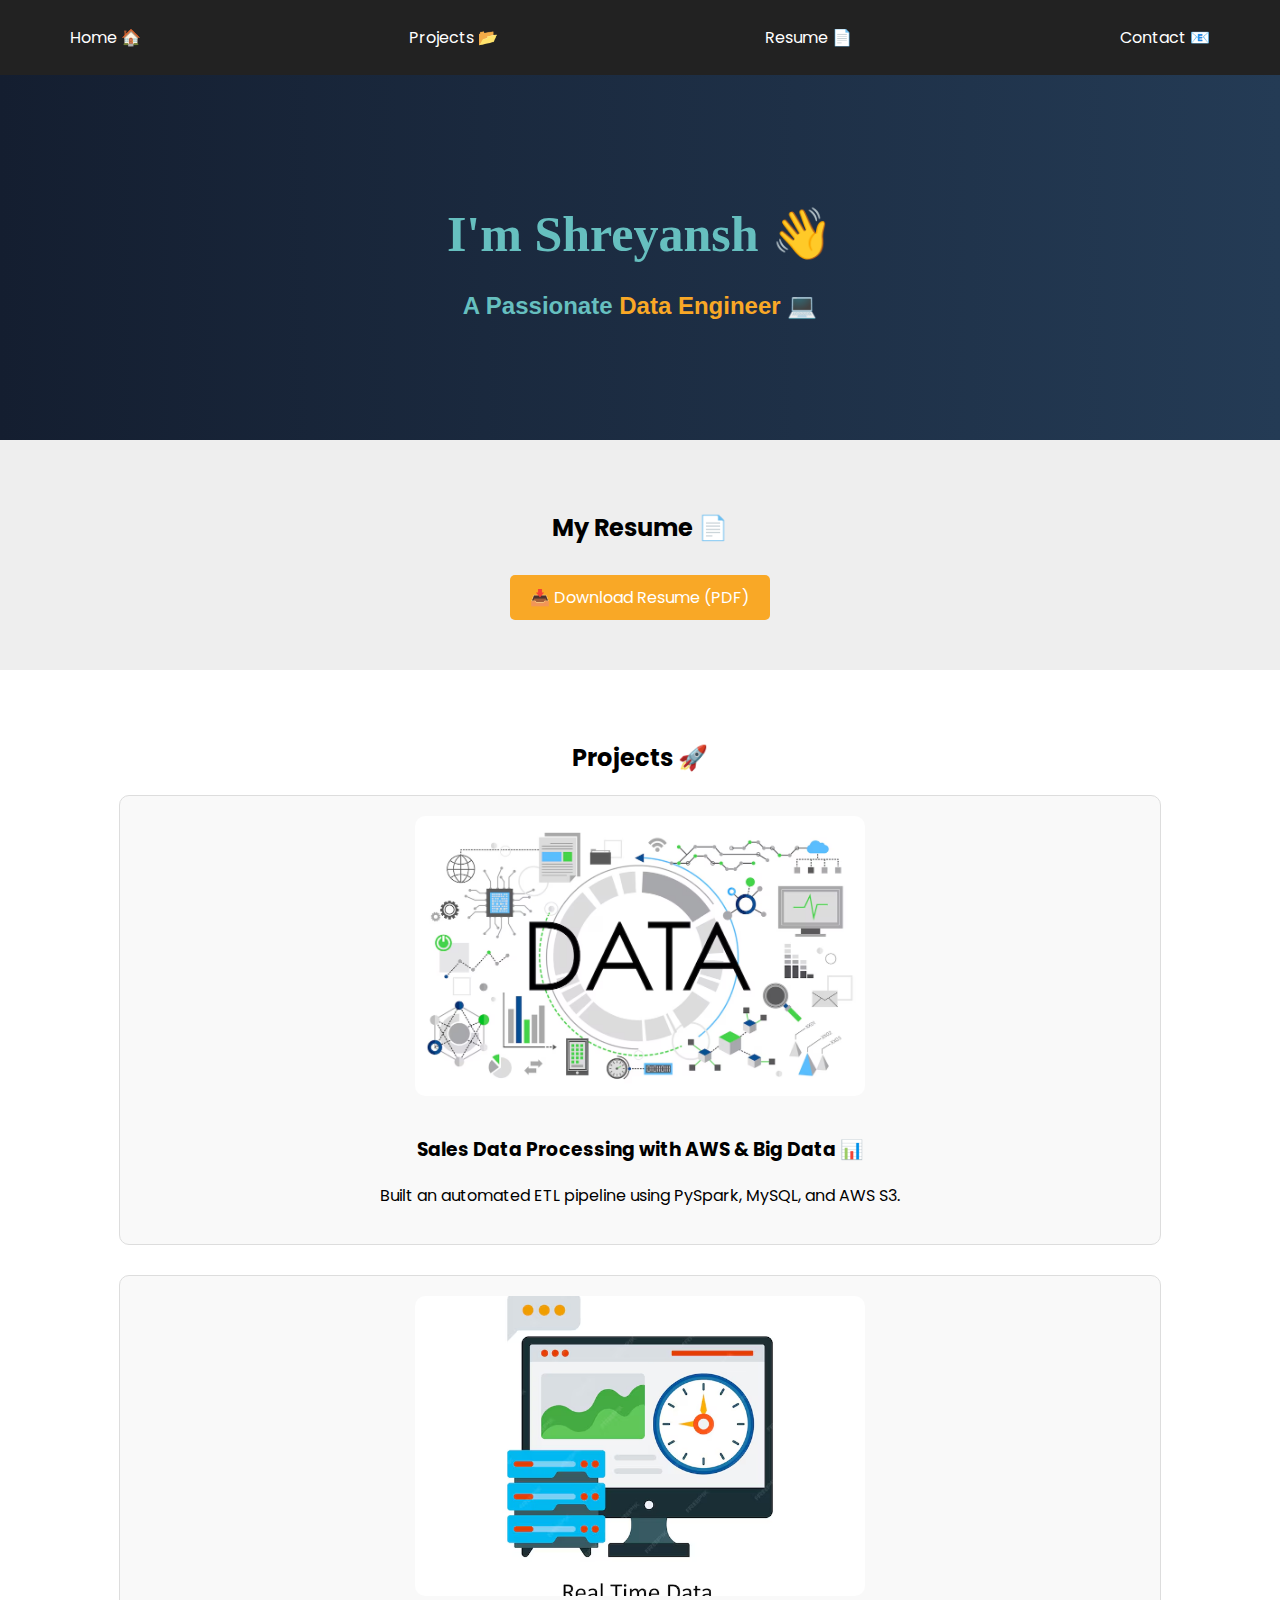
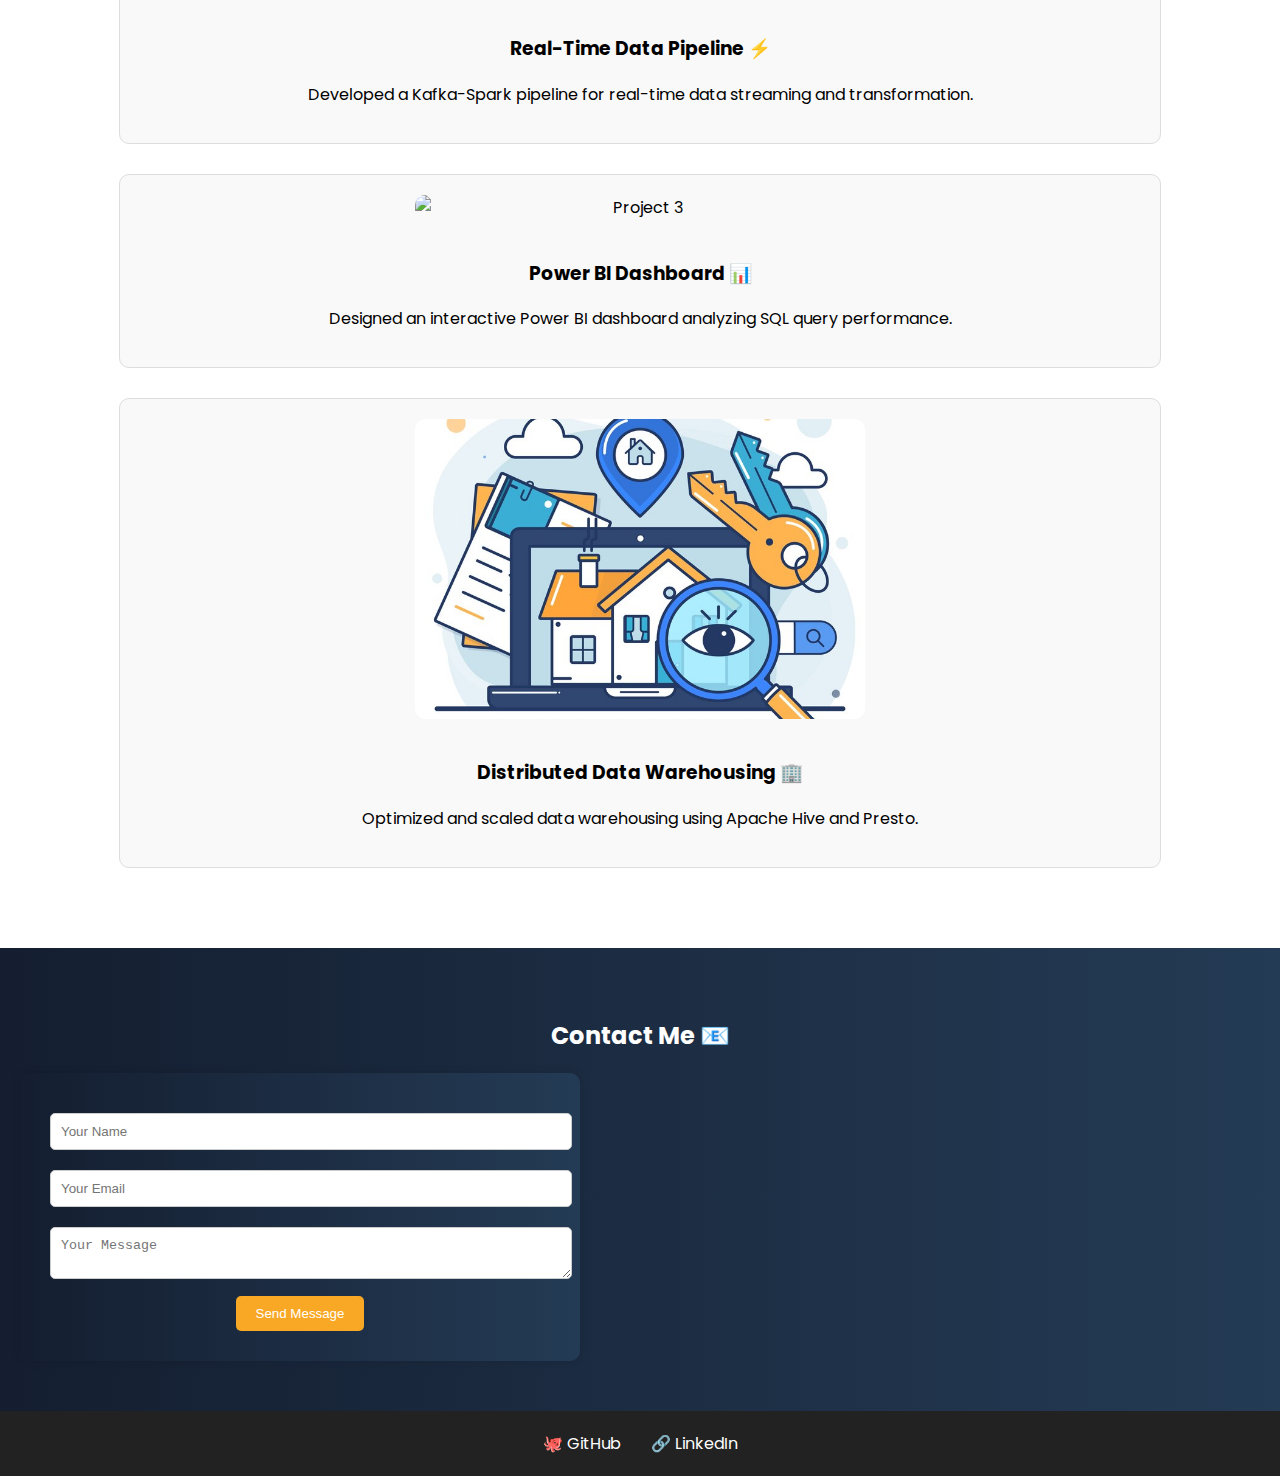
==== commit facabeb1: "index.html" ====
--- a/index.html
+++ b/index.html
@@ -194,8 +194,8 @@
   </div>
 
   <div class="bottom-container">
-    <a class="footer-link" href="https://github.com/shreyansh955jain" target="_blank">GitHub</a>
-    <a class="footer-link" href="https://www.linkedin.com/in/shreyansh-jain-0a279b1ab/" target="_blank">LinkedIn</a>
+    <a class="footer-link" href="https://github.com/shreyansh955jain" target="_blank">🐙 GitHub</a>
+    <a class="footer-link" href="https://www.linkedin.com/in/shreyansh-jain-0a279b1ab/" target="_blank">🔗 LinkedIn</a>
   </div>
 </body>
 </html>
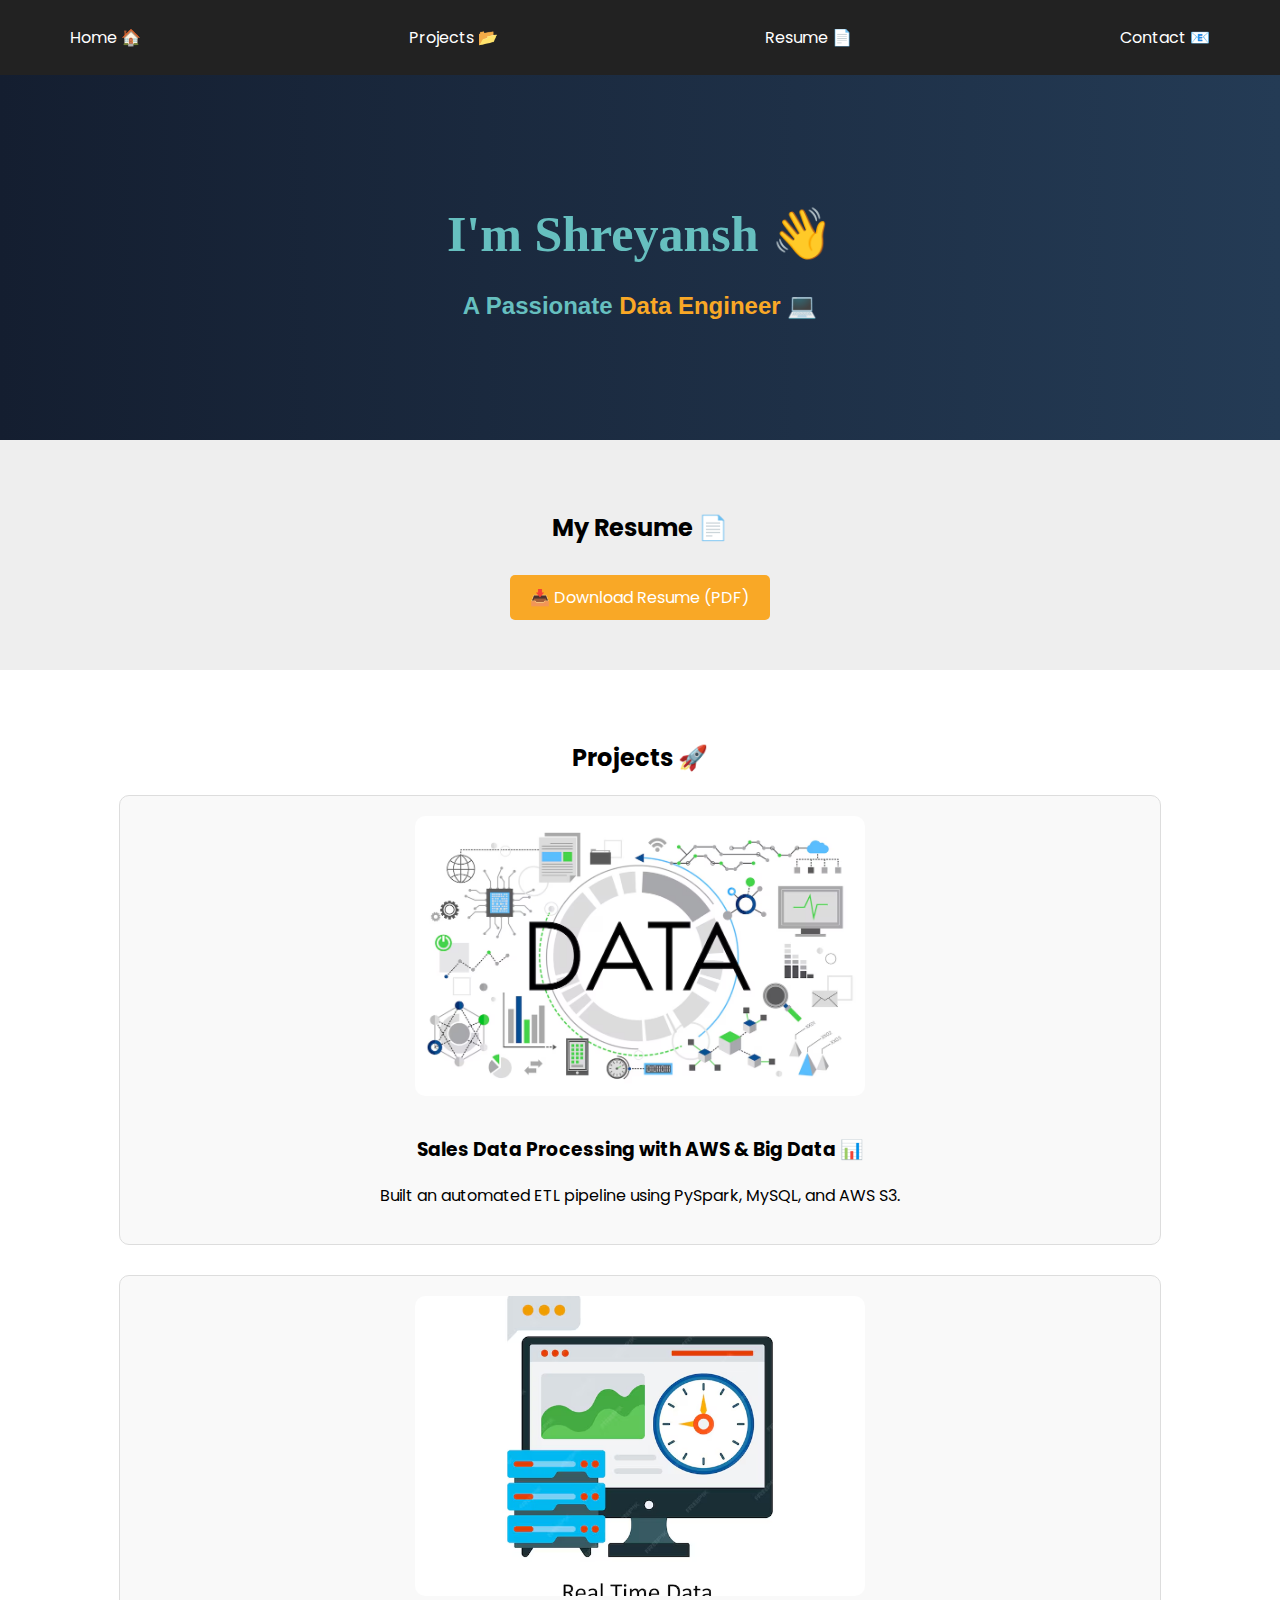
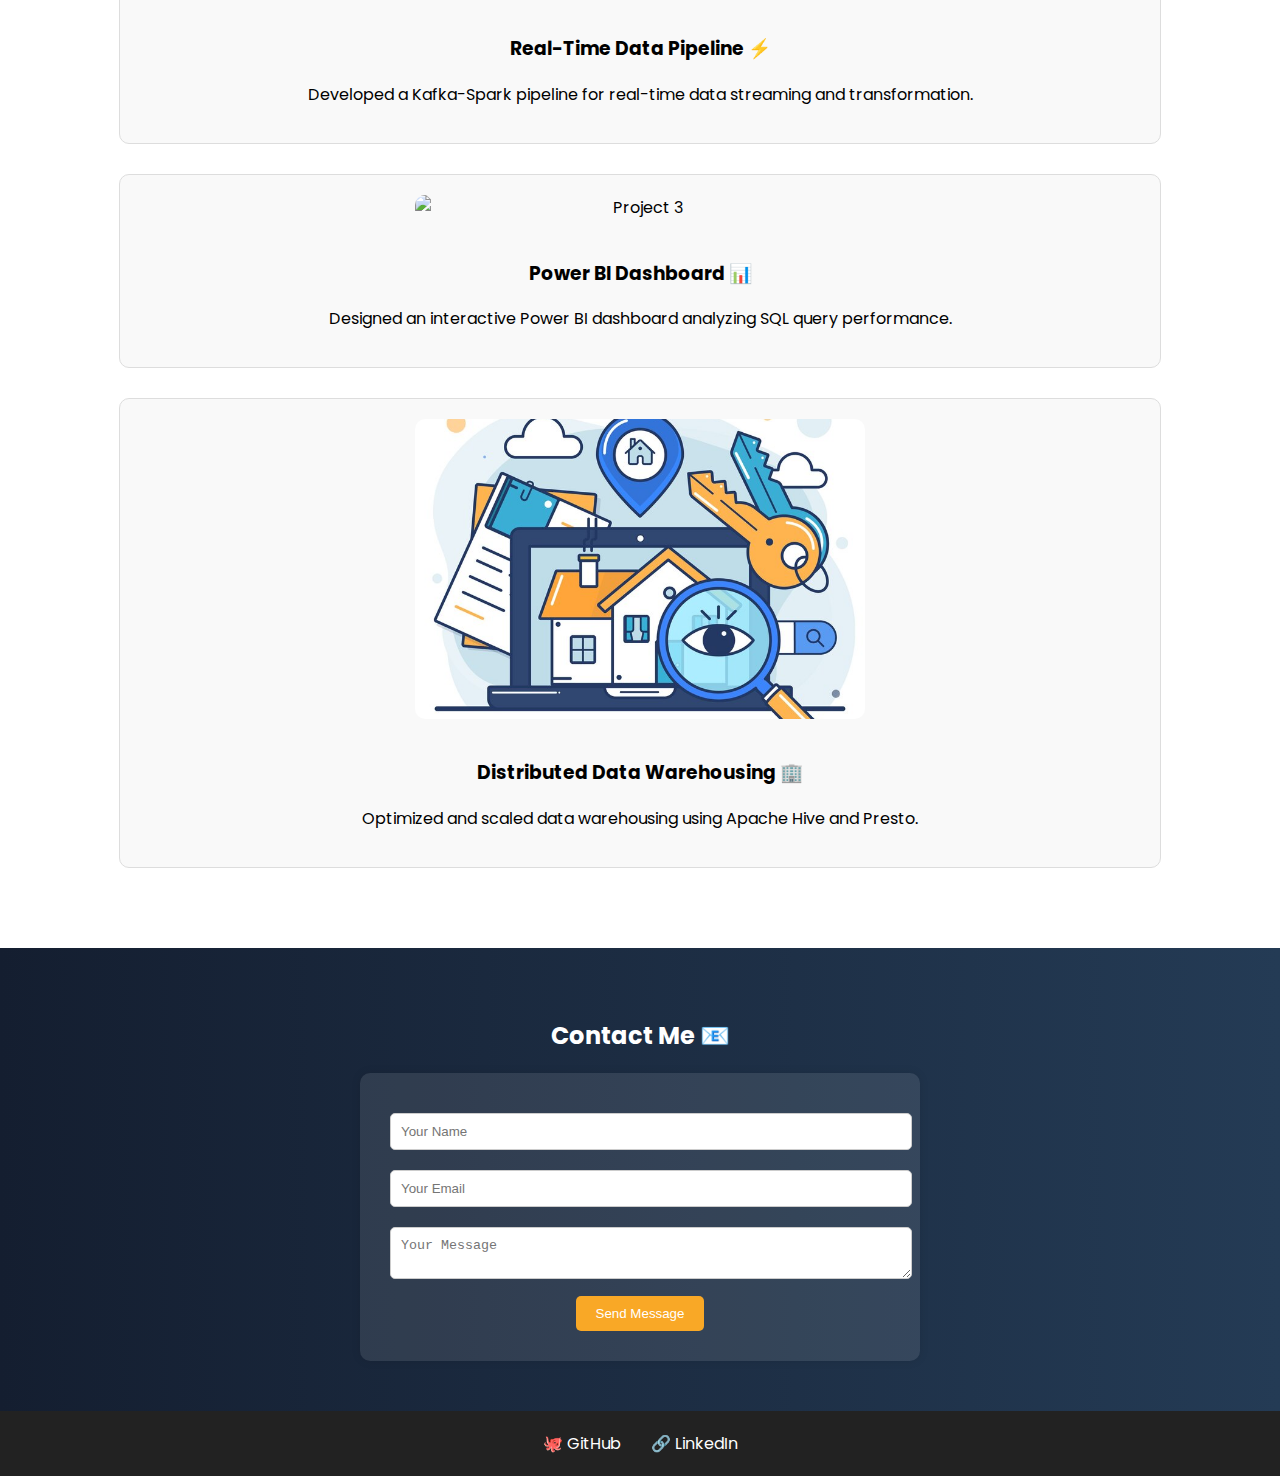
==== commit 5e8c4bce: "index.html" ====
--- a/index.html
+++ b/index.html
@@ -89,19 +89,23 @@
       border-radius: 5px;
       margin-top: 10px;
     }
-    .contact-me {
-      text-align: center;
+ .contact-me {
+      display: flex;
+      justify-content: center;
+      align-items: center;
+      flex-direction: column;
       padding: 50px 20px;
       background: linear-gradient(to right, #141E30, #243B55);
       color: white;
     }
     .contact-me form {
-      background: linear-gradient(to right, #141E30, #243B55);
+      background: rgba(255, 255, 255, 0.1);
       padding: 30px;
       border-radius: 10px;
       box-shadow: 0 0 10px rgba(0, 0, 0, 0.1);
       width: 50%;
       max-width: 500px;
+      text-align: center;
     }
     .contact-me input, .contact-me textarea {
       width: 100%;
